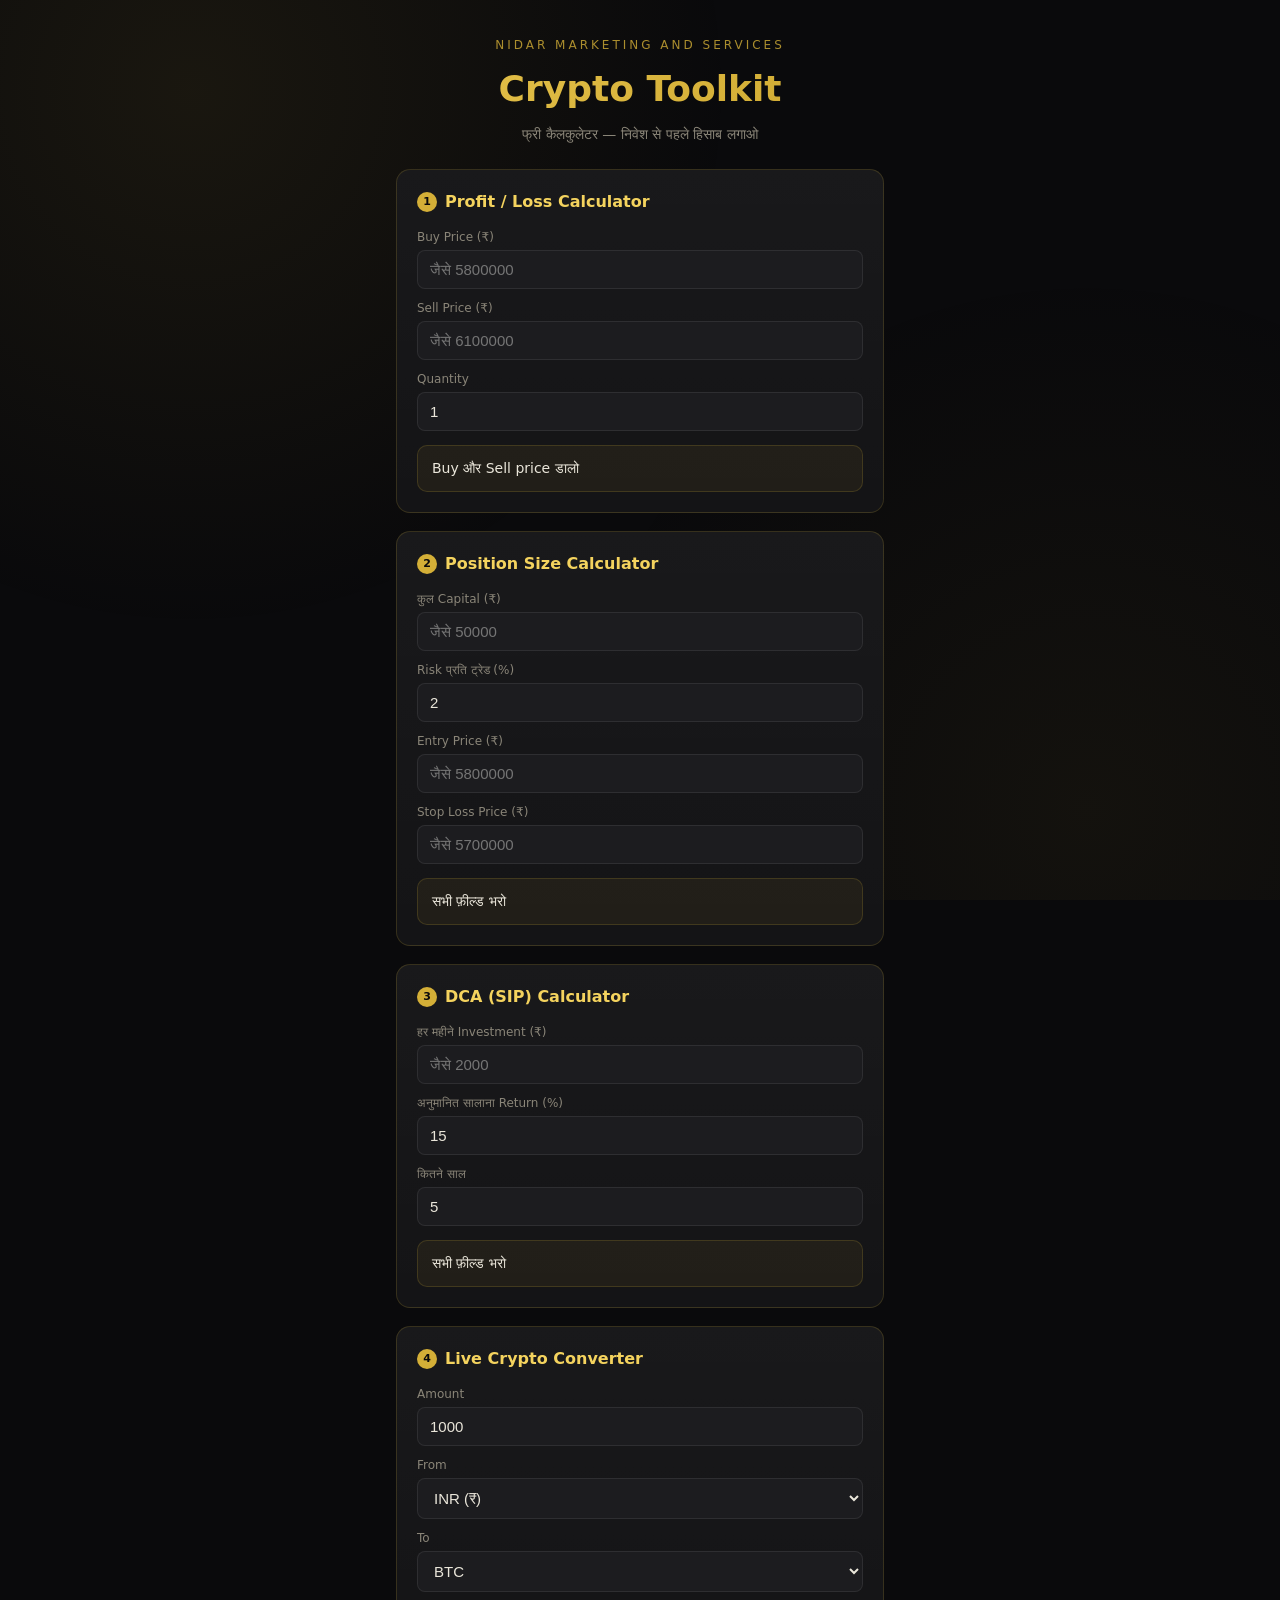
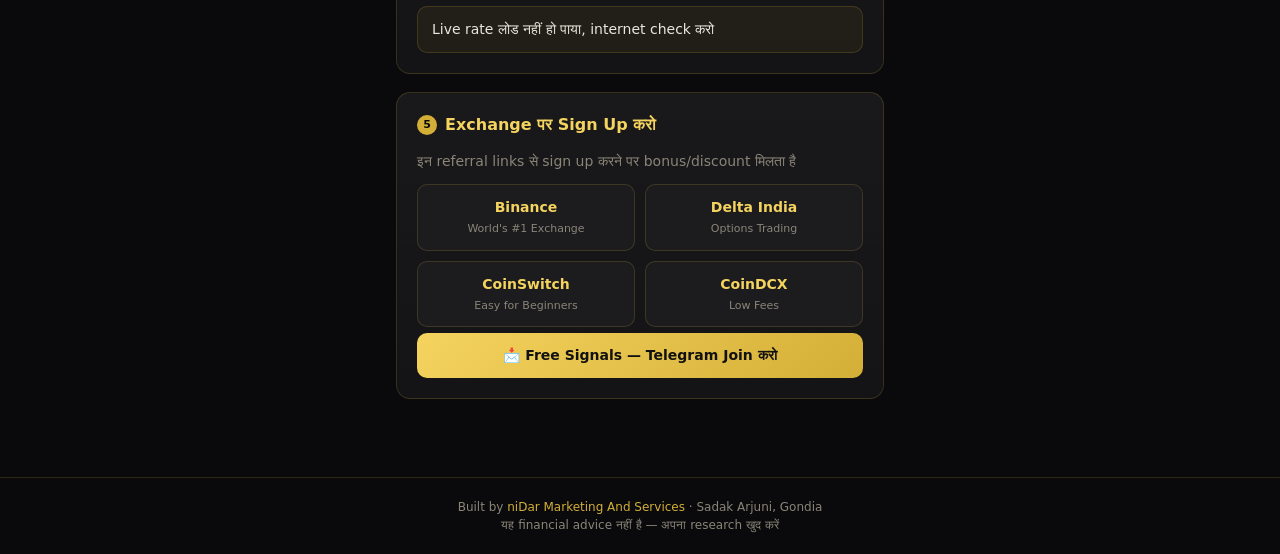
==== index.html @ 78c216d1 "Ganak website v1 - all pages" ====
<!DOCTYPE html>
<html lang="hi">
<head>
<meta charset="UTF-8">
<meta name="viewport" content="width=device-width, initial-scale=1.0">
<title>niDar Crypto Toolkit — फ्री कैलकुलेटर और टूल्स</title>
<meta name="description" content="क्रिप्टो ट्रेडर्स के लिए फ्री टूल्स — Profit/Loss Calculator, Position Size, DCA Calculator, Live Converter — niDar Marketing And Services">
<style>
  :root{
    --bg:#0a0a0c;
    --panel:#141416;
    --panel-border:rgba(212,175,55,0.18);
    --gold:#d4af37;
    --gold-bright:#f4d35e;
    --text:#eae6da;
    --text-dim:#8a8578;
    --green:#3ecf8e;
    --red:#e85d5d;
    --radius:14px;
  }
  *{box-sizing:border-box;margin:0;padding:0;}
  body{
    background:var(--bg);
    color:var(--text);
    font-family:'Segoe UI',system-ui,-apple-system,sans-serif;
    line-height:1.5;
    min-height:100vh;
  }
  body::before{
    content:"";
    position:fixed;inset:0;
    background:
      radial-gradient(circle at 15% 10%, rgba(212,175,55,0.08), transparent 40%),
      radial-gradient(circle at 85% 90%, rgba(212,175,55,0.05), transparent 40%);
    pointer-events:none;z-index:0;
  }
  header{
    text-align:center;
    padding:36px 20px 24px;
    position:relative;z-index:1;
  }
  .brand-eyebrow{
    font-size:12px;letter-spacing:3px;text-transform:uppercase;
    color:var(--gold);opacity:0.8;margin-bottom:8px;
  }
  h1{
    font-size:clamp(24px,6vw,36px);
    background:linear-gradient(135deg,var(--gold-bright),var(--gold) 60%,#a9812c);
    -webkit-background-clip:text;background-clip:text;color:transparent;
    font-weight:700;
  }
  .subtitle{color:var(--text-dim);margin-top:8px;font-size:14px;}
  main{max-width:520px;margin:0 auto;padding:0 16px 60px;position:relative;z-index:1;}

  .card{
    background:linear-gradient(180deg, rgba(255,255,255,0.02), rgba(255,255,255,0));
    background-color:var(--panel);
    border:1px solid var(--panel-border);
    border-radius:var(--radius);
    padding:20px;
    margin-bottom:18px;
    backdrop-filter:blur(6px);
  }
  .card h2{
    font-size:16px;color:var(--gold-bright);
    display:flex;align-items:center;gap:8px;margin-bottom:14px;
  }
  .card h2 .num{
    font-size:11px;color:var(--bg);background:var(--gold);
    width:20px;height:20px;border-radius:50%;
    display:flex;align-items:center;justify-content:center;font-weight:700;
  }
  label{font-size:12px;color:var(--text-dim);display:block;margin-bottom:4px;margin-top:10px;}
  input, select{
    width:100%;padding:10px 12px;
    background:#1c1c1f;border:1px solid rgba(255,255,255,0.08);
    border-radius:8px;color:var(--text);font-size:15px;
  }
  input:focus, select:focus{outline:none;border-color:var(--gold);}
  .result{
    margin-top:14px;padding:12px 14px;
    background:rgba(212,175,55,0.07);
    border:1px solid var(--panel-border);
    border-radius:10px;font-size:14px;
  }
  .result .big{font-size:20px;font-weight:700;margin-top:2px;}
  .pos{color:var(--green);}
  .neg{color:var(--red);}

  /* referral cards */
  .ref-grid{display:grid;grid-template-columns:1fr 1fr;gap:10px;}
  .ref-card{
    background:#1c1c1f;border:1px solid var(--panel-border);
    border-radius:10px;padding:12px;text-align:center;
    text-decoration:none;color:var(--text);
    transition:transform .15s, border-color .15s;
  }
  .ref-card:active{transform:scale(0.97);}
  .ref-card .name{font-weight:700;color:var(--gold-bright);font-size:14px;}
  .ref-card .tag{font-size:11px;color:var(--text-dim);margin-top:3px;}

  footer{
    text-align:center;padding:20px;color:var(--text-dim);font-size:12px;
    border-top:1px solid var(--panel-border);position:relative;z-index:1;
  }
  footer a{color:var(--gold);text-decoration:none;}
  .cta{
    display:block;text-align:center;background:linear-gradient(135deg,var(--gold-bright),var(--gold));
    color:#111;font-weight:700;padding:12px;border-radius:10px;text-decoration:none;
    margin-top:6px;font-size:14px;
  }
</style>
</head>
<body>

<header>
  <div class="brand-eyebrow">niDar Marketing And Services</div>
  <h1>Crypto Toolkit</h1>
  <div class="subtitle">फ्री कैलकुलेटर — निवेश से पहले हिसाब लगाओ</div>
</header>

<main>

  <!-- 1. Profit/Loss Calculator -->
  <div class="card">
    <h2><span class="num">1</span> Profit / Loss Calculator</h2>
    <label>Buy Price (₹)</label>
    <input type="number" id="pl-buy" placeholder="जैसे 5800000" oninput="calcPL()">
    <label>Sell Price (₹)</label>
    <input type="number" id="pl-sell" placeholder="जैसे 6100000" oninput="calcPL()">
    <label>Quantity</label>
    <input type="number" id="pl-qty" placeholder="जैसे 0.01" value="1" oninput="calcPL()">
    <div class="result" id="pl-result">प्राइस डालो, रिज़ल्ट यहाँ दिखेगा</div>
  </div>

  <!-- 2. Position Size Calculator -->
  <div class="card">
    <h2><span class="num">2</span> Position Size Calculator</h2>
    <label>कुल Capital (₹)</label>
    <input type="number" id="ps-capital" placeholder="जैसे 50000" oninput="calcPS()">
    <label>Risk प्रति ट्रेड (%)</label>
    <input type="number" id="ps-risk" placeholder="जैसे 2" value="2" oninput="calcPS()">
    <label>Entry Price (₹)</label>
    <input type="number" id="ps-entry" placeholder="जैसे 5800000" oninput="calcPS()">
    <label>Stop Loss Price (₹)</label>
    <input type="number" id="ps-sl" placeholder="जैसे 5700000" oninput="calcPS()">
    <div class="result" id="ps-result">डिटेल्स डालो, position size दिखेगा</div>
  </div>

  <!-- 3. DCA / SIP Calculator -->
  <div class="card">
    <h2><span class="num">3</span> DCA (SIP) Calculator</h2>
    <label>हर महीने Investment (₹)</label>
    <input type="number" id="dca-amt" placeholder="जैसे 2000" oninput="calcDCA()">
    <label>अनुमानित सालाना Return (%)</label>
    <input type="number" id="dca-rate" placeholder="जैसे 15" value="15" oninput="calcDCA()">
    <label>कितने साल</label>
    <input type="number" id="dca-years" placeholder="जैसे 5" value="5" oninput="calcDCA()">
    <div class="result" id="dca-result">डिटेल्स डालो, future value दिखेगा</div>
  </div>

  <!-- 4. Live Converter -->
  <div class="card">
    <h2><span class="num">4</span> Live Crypto Converter</h2>
    <label>Amount</label>
    <input type="number" id="conv-amt" placeholder="जैसे 1000" value="1000" oninput="calcConv()">
    <label>From</label>
    <select id="conv-from" onchange="calcConv()">
      <option value="inr">INR (₹)</option>
      <option value="bitcoin">BTC</option>
      <option value="ethereum">ETH</option>
      <option value="tether">USDT</option>
    </select>
    <label>To</label>
    <select id="conv-to" onchange="calcConv()">
      <option value="bitcoin">BTC</option>
      <option value="inr">INR (₹)</option>
      <option value="ethereum">ETH</option>
      <option value="tether">USDT</option>
    </select>
    <div class="result" id="conv-result">लोड हो रहा है live rate...</div>
  </div>

  <!-- 5. Exchange Referral -->
  <div class="card">
    <h2><span class="num">5</span> Exchange पर Sign Up करो</h2>
    <div class="subtitle" style="margin-bottom:12px;">इन referral links से sign up करने पर bonus/discount मिलता है</div>
    <div class="ref-grid">
      <a class="ref-card" href="https://accounts.binance.com/register?ref=GRO_28502_2UOCJ" target="_blank" rel="noopener">
        <div class="name">Binance</div>
        <div class="tag">World's #1 Exchange</div>
      </a>
      <a class="ref-card" href="https://www.delta.exchange/?code=DBQGEA" target="_blank" rel="noopener">
        <div class="name">Delta India</div>
        <div class="tag">Options Trading</div>
      </a>
      <a class="ref-card" href="https://coinswitch.co/in/x/MuyP" target="_blank" rel="noopener">
        <div class="name">CoinSwitch</div>
        <div class="tag">Easy for Beginners</div>
      </a>
      <a class="ref-card" href="#" target="_blank" rel="noopener">
        <div class="name">CoinDCX</div>
        <div class="tag">Low Fees</div>
      </a>
    </div>
    <a class="cta" href="https://t.me/GlobalTraderPavan" target="_blank" rel="noopener">📩 Free Signals — Telegram Join करो</a>
  </div>

</main>

<footer>
  Built by <a href="#">niDar Marketing And Services</a> · Sadak Arjuni, Gondia<br>
  यह financial advice नहीं है — अपना research खुद करें
</footer>

<script>
function fmtINR(n){
  if(isNaN(n)) return "—";
  return "₹" + n.toLocaleString('en-IN', {maximumFractionDigits:2});
}

function calcPL(){
  const buy = parseFloat(document.getElementById('pl-buy').value);
  const sell = parseFloat(document.getElementById('pl-sell').value);
  const qty = parseFloat(document.getElementById('pl-qty').value) || 1;
  const el = document.getElementById('pl-result');
  if(isNaN(buy) || isNaN(sell) || buy<=0){ el.innerHTML = "Buy और Sell price डालो"; return; }
  const pl = (sell-buy)*qty;
  const pct = ((sell-buy)/buy*100);
  const cls = pl>=0 ? 'pos' : 'neg';
  el.innerHTML = `Net P/L: <div class="big ${cls}">${pl>=0?'+':''}${fmtINR(pl)} (${pct.toFixed(2)}%)</div>`;
}

function calcPS(){
  const cap = parseFloat(document.getElementById('ps-capital').value);
  const riskPct = parseFloat(document.getElementById('ps-risk').value);
  const entry = parseFloat(document.getElementById('ps-entry').value);
  const sl = parseFloat(document.getElementById('ps-sl').value);
  const el = document.getElementById('ps-result');
  if(isNaN(cap)||isNaN(riskPct)||isNaN(entry)||isNaN(sl)||entry===sl){ el.innerHTML = "सभी फ़ील्ड भरो"; return; }
  const riskAmt = cap*(riskPct/100);
  const perUnitRisk = Math.abs(entry-sl);
  const qty = riskAmt/perUnitRisk;
  const positionValue = qty*entry;
  el.innerHTML = `Risk Amount: ${fmtINR(riskAmt)}<br>Quantity: <div class="big">${qty.toFixed(6)}</div>Position Value: ${fmtINR(positionValue)}`;
}

function calcDCA(){
  const amt = parseFloat(document.getElementById('dca-amt').value);
  const rate = parseFloat(document.getElementById('dca-rate').value);
  const years = parseFloat(document.getElementById('dca-years').value);
  const el = document.getElementById('dca-result');
  if(isNaN(amt)||isNaN(rate)||isNaN(years)){ el.innerHTML = "सभी फ़ील्ड भरो"; return; }
  const n = years*12;
  const i = rate/100/12;
  const fv = amt * ((Math.pow(1+i,n)-1)/i) * (1+i);
  const invested = amt*n;
  const gain = fv-invested;
  el.innerHTML = `कुल Investment: ${fmtINR(invested)}<br>Estimated Value: <div class="big pos">${fmtINR(fv)}</div>Gain: ${fmtINR(gain)}`;
}

let priceCache = null;
async function fetchPrices(){
  try{
    const res = await fetch('https://api.coingecko.com/api/v3/simple/price?ids=bitcoin,ethereum,tether&vs_currencies=inr');
    priceCache = await res.json();
    calcConv();
  }catch(e){
    document.getElementById('conv-result').innerHTML = "Live rate लोड नहीं हो पाया, internet check करो";
  }
}

function calcConv(){
  const amt = parseFloat(document.getElementById('conv-amt').value);
  const from = document.getElementById('conv-from').value;
  const to = document.getElementById('conv-to').value;
  const el = document.getElementById('conv-result');
  if(!priceCache){ el.innerHTML = "Live rate लोड हो रहा है..."; return; }
  if(isNaN(amt)){ el.innerHTML = "Amount डालो"; return; }

  function toINR(coin, val){
    if(coin==='inr') return val;
    return val * priceCache[coin].inr;
  }
  function fromINR(coin, val){
    if(coin==='inr') return val;
    return val / priceCache[coin].inr;
  }
  const inINR = toINR(from, amt);
  const result = fromINR(to, inINR);
  const label = to==='inr' ? fmtINR(result) : result.toFixed(8) + ' ' + to.toUpperCase().replace('TETHER','USDT').replace('BITCOIN','BTC').replace('ETHEREUM','ETH');
  el.innerHTML = `<div class="big">${label}</div>`;
}

fetchPrices();
setInterval(fetchPrices, 60000);
calcPL(); calcPS(); calcDCA();
</script>

</body>
</html>
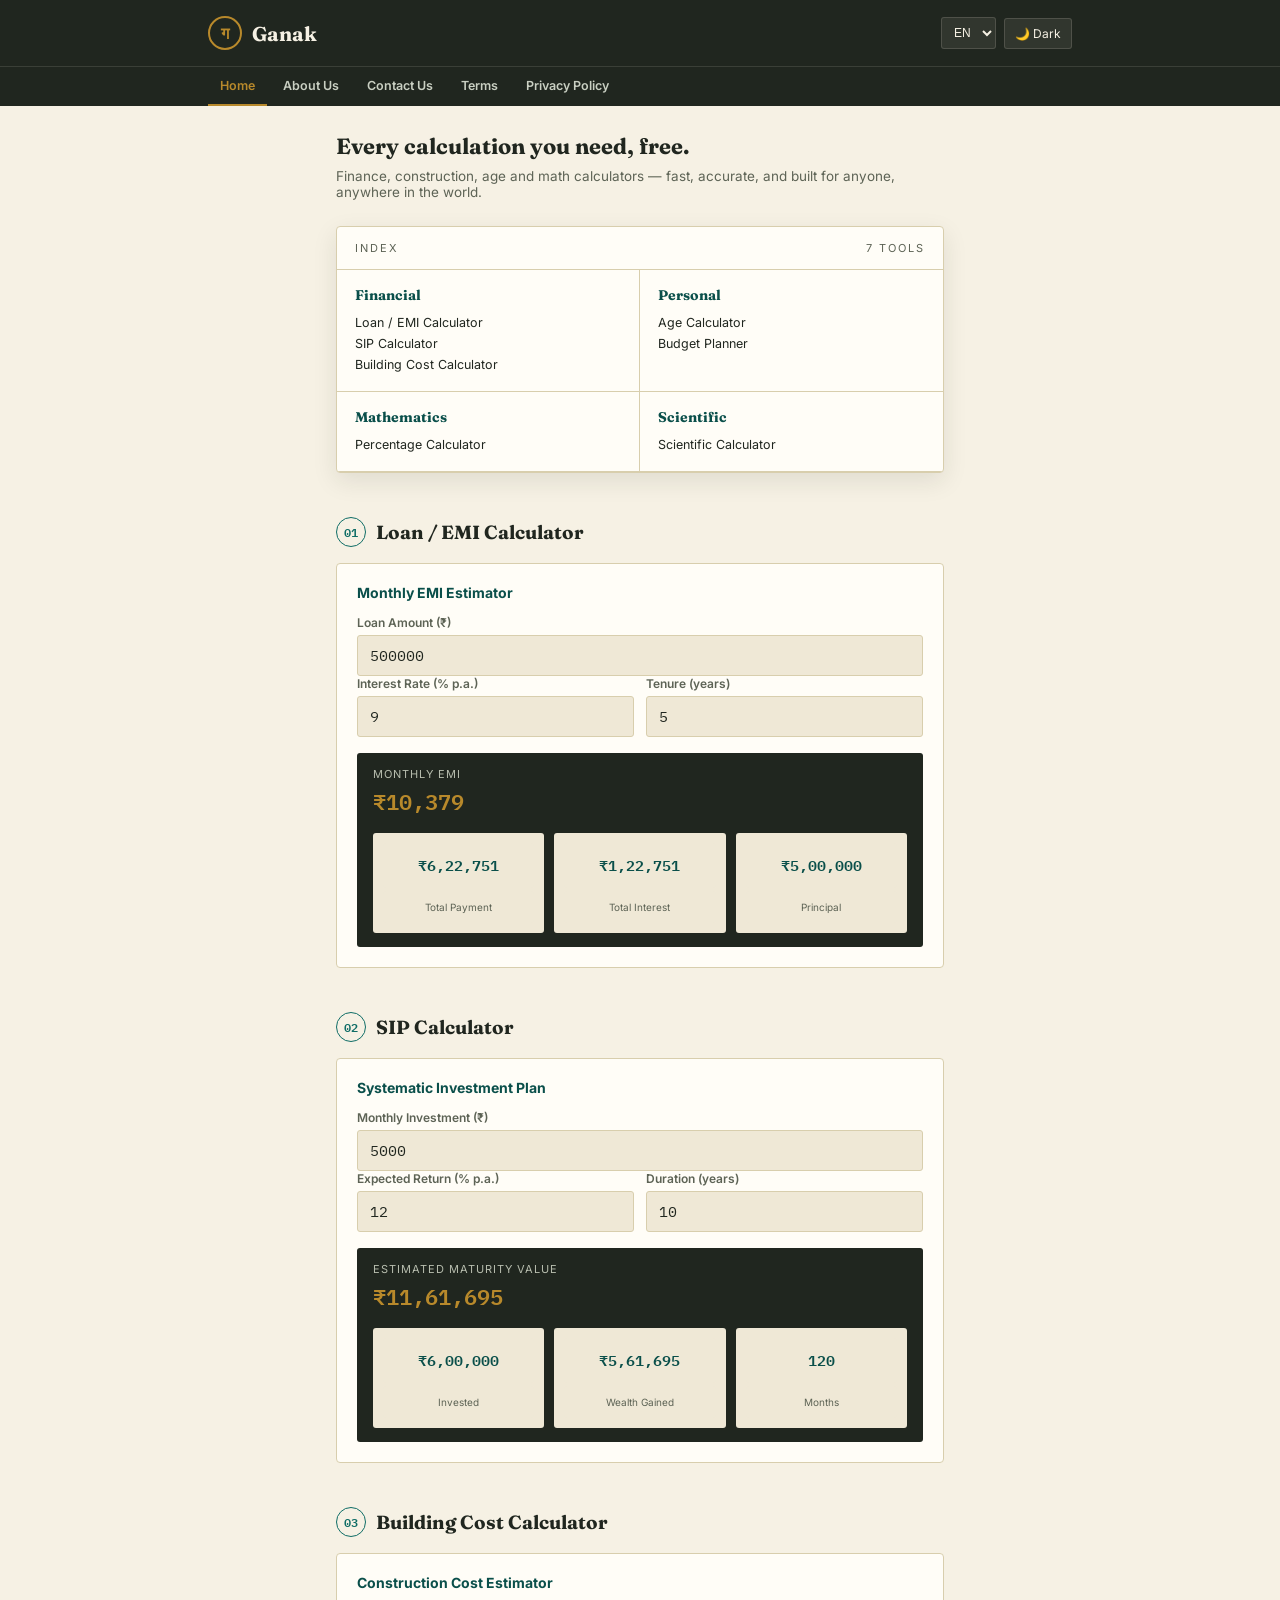
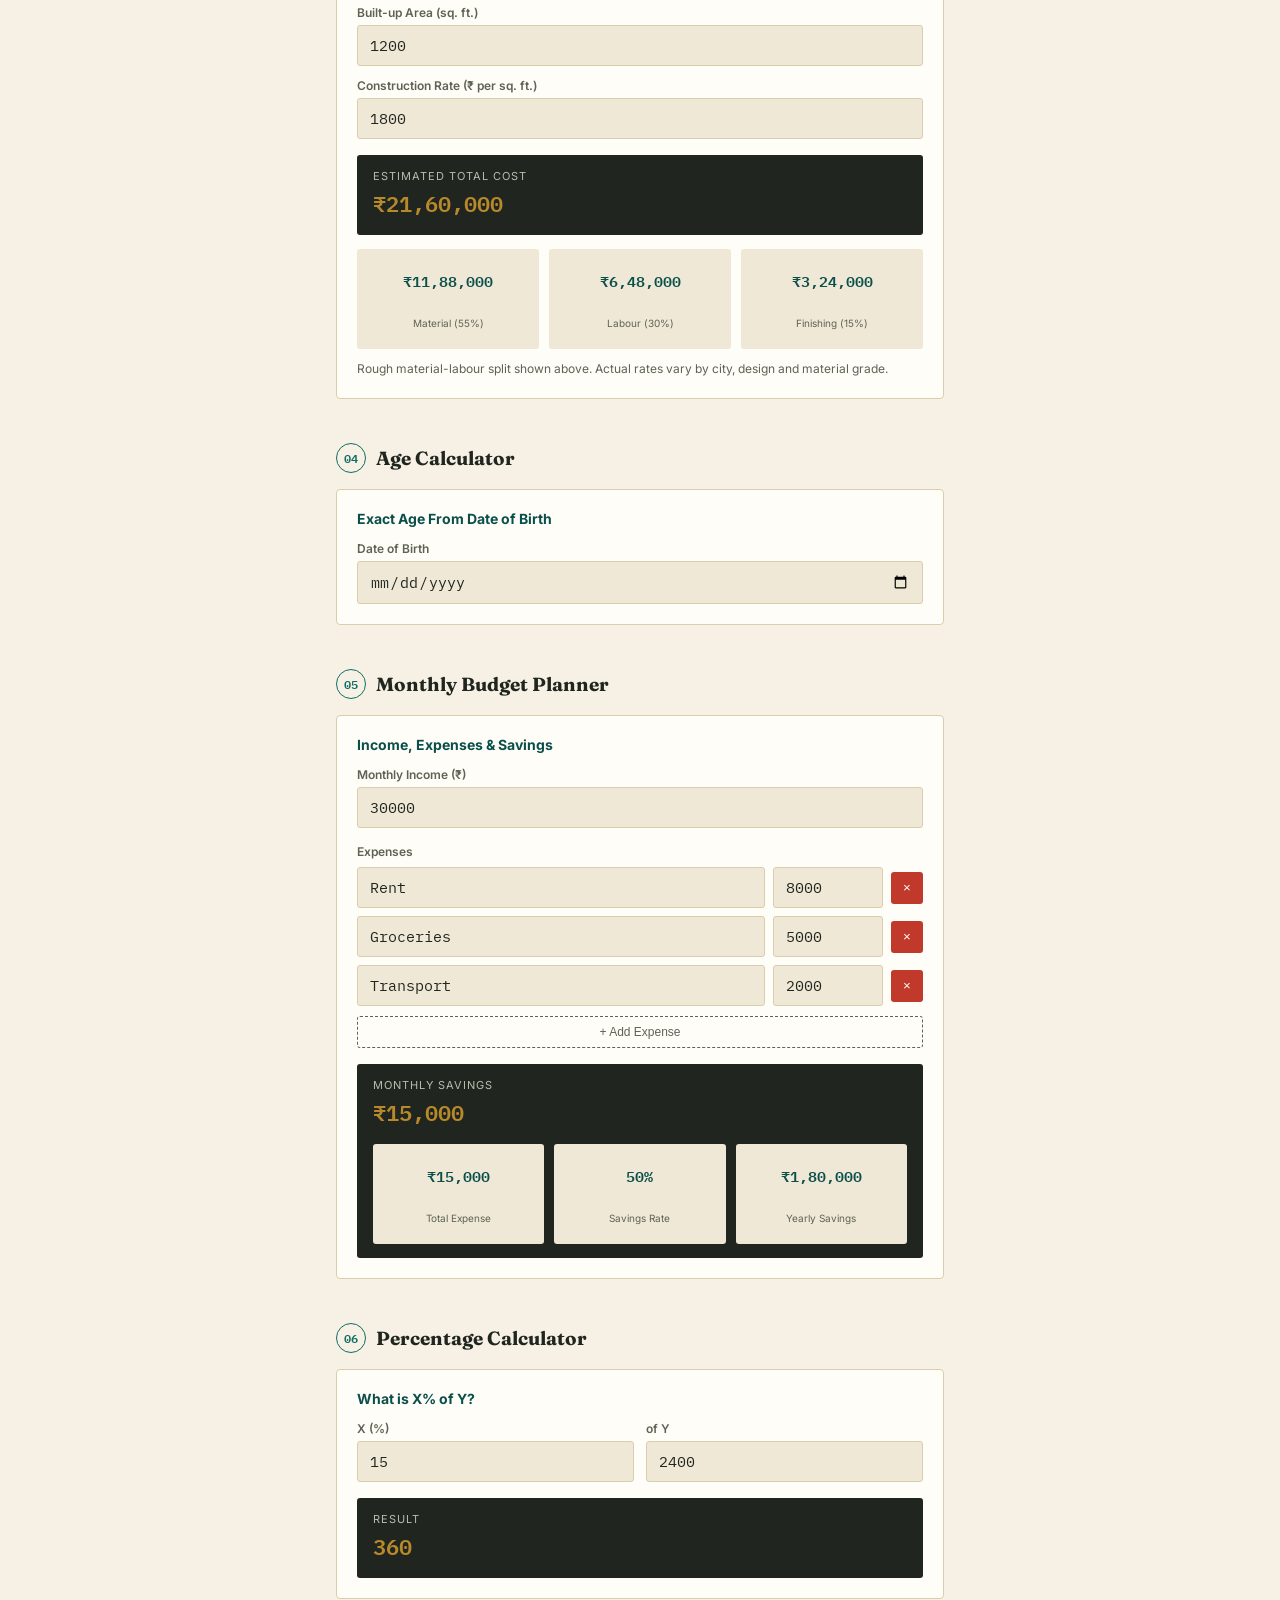
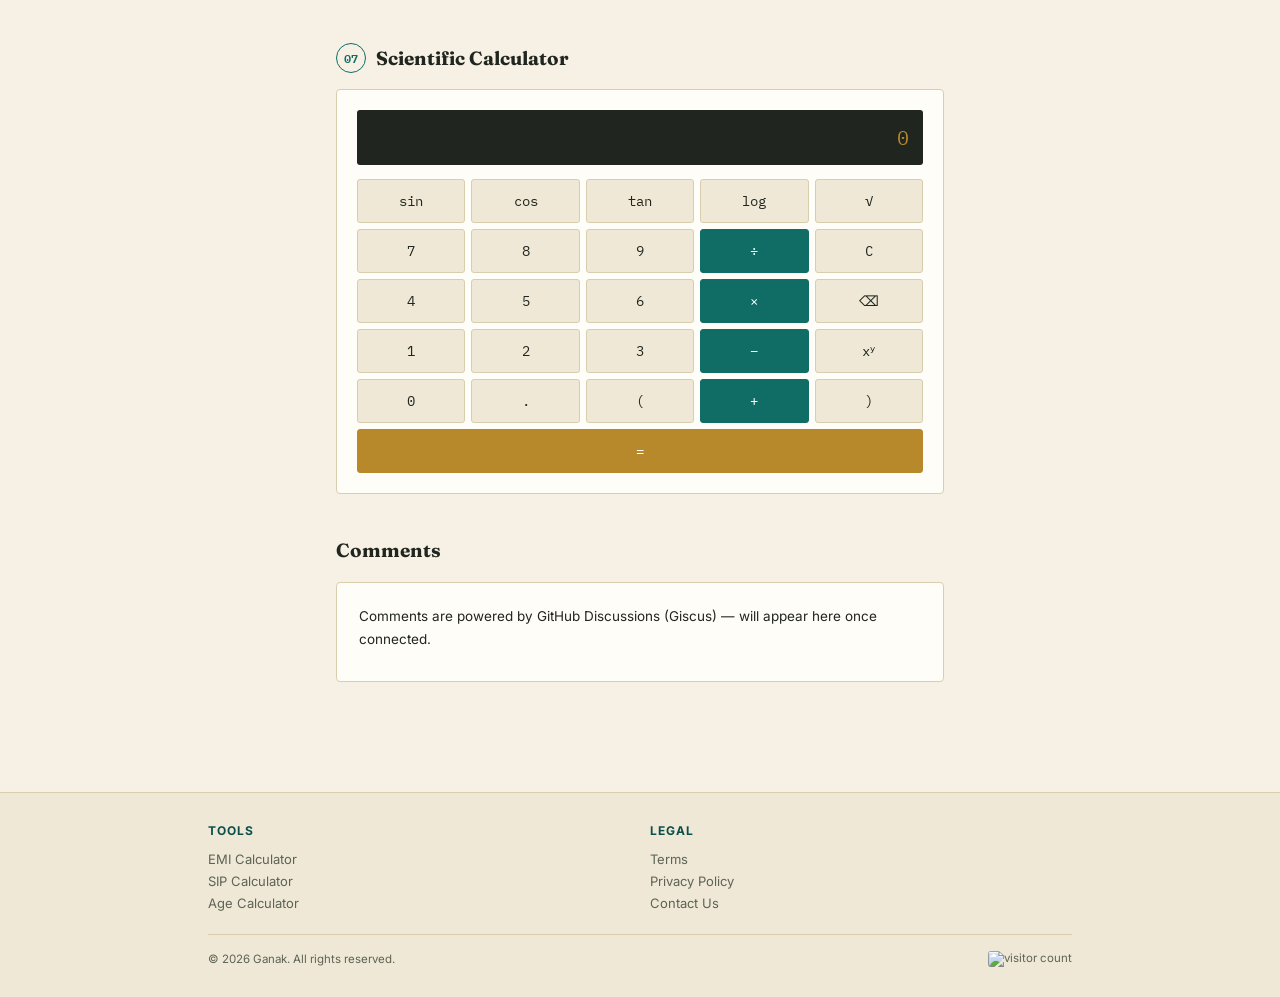
==== commit 271c30dc: "Fix: correct Ganak index.html (was crypto-toolkit file)" ====
--- a/index.html
+++ b/index.html
@@ -1,301 +1,406 @@
 <!DOCTYPE html>
-<html lang="hi">
+<html lang="en">
 <head>
 <meta charset="UTF-8">
 <meta name="viewport" content="width=device-width, initial-scale=1.0">
-<title>niDar Crypto Toolkit — फ्री कैलकुलेटर और टूल्स</title>
-<meta name="description" content="क्रिप्टो ट्रेडर्स के लिए फ्री टूल्स — Profit/Loss Calculator, Position Size, DCA Calculator, Live Converter — niDar Marketing And Services">
+<title>Ganak — Free Online Calculators for Finance, Age, Building Cost & Math</title>
+<meta name="description" content="Free online calculators: EMI calculator, SIP calculator, building construction cost calculator, age calculator, percentage calculator, scientific calculator and monthly budget planner. Fast, accurate, no sign-up.">
+<meta name="keywords" content="calculator, online calculator, EMI calculator, SIP calculator, age calculator, building construction cost calculator, scientific calculator online, percentage calculator, monthly budget planner, free calculator website">
+<link rel="stylesheet" href="style.css">
 <style>
-  :root{
-    --bg:#0a0a0c;
-    --panel:#141416;
-    --panel-border:rgba(212,175,55,0.18);
-    --gold:#d4af37;
-    --gold-bright:#f4d35e;
-    --text:#eae6da;
-    --text-dim:#8a8578;
-    --green:#3ecf8e;
-    --red:#e85d5d;
-    --radius:14px;
+  .calc-card{background:var(--card);border:1px solid var(--line);border-radius:var(--radius);padding:20px;margin-bottom:16px;}
+  .calc-card h4{font-size:14px;color:var(--teal-dark);margin-bottom:14px;font-weight:700;}
+  label{font-size:12px;color:var(--ink-soft);display:block;margin-bottom:5px;margin-top:12px;font-weight:600;}
+  label:first-of-type{margin-top:0;}
+  input[type=number],input[type=date],input[type=text]{
+    width:100%;padding:10px 12px;font-size:15px;background:var(--paper2);
+    border:1px solid var(--line);border-radius:3px;color:var(--ink);font-family:'IBM Plex Mono';
   }
-  *{box-sizing:border-box;margin:0;padding:0;}
-  body{
-    background:var(--bg);
-    color:var(--text);
-    font-family:'Segoe UI',system-ui,-apple-system,sans-serif;
-    line-height:1.5;
-    min-height:100vh;
-  }
-  body::before{
-    content:"";
-    position:fixed;inset:0;
-    background:
-      radial-gradient(circle at 15% 10%, rgba(212,175,55,0.08), transparent 40%),
-      radial-gradient(circle at 85% 90%, rgba(212,175,55,0.05), transparent 40%);
-    pointer-events:none;z-index:0;
-  }
-  header{
-    text-align:center;
-    padding:36px 20px 24px;
-    position:relative;z-index:1;
-  }
-  .brand-eyebrow{
-    font-size:12px;letter-spacing:3px;text-transform:uppercase;
-    color:var(--gold);opacity:0.8;margin-bottom:8px;
-  }
-  h1{
-    font-size:clamp(24px,6vw,36px);
-    background:linear-gradient(135deg,var(--gold-bright),var(--gold) 60%,#a9812c);
-    -webkit-background-clip:text;background-clip:text;color:transparent;
-    font-weight:700;
-  }
-  .subtitle{color:var(--text-dim);margin-top:8px;font-size:14px;}
-  main{max-width:520px;margin:0 auto;padding:0 16px 60px;position:relative;z-index:1;}
-
-  .card{
-    background:linear-gradient(180deg, rgba(255,255,255,0.02), rgba(255,255,255,0));
-    background-color:var(--panel);
-    border:1px solid var(--panel-border);
-    border-radius:var(--radius);
-    padding:20px;
-    margin-bottom:18px;
-    backdrop-filter:blur(6px);
-  }
-  .card h2{
-    font-size:16px;color:var(--gold-bright);
-    display:flex;align-items:center;gap:8px;margin-bottom:14px;
-  }
-  .card h2 .num{
-    font-size:11px;color:var(--bg);background:var(--gold);
-    width:20px;height:20px;border-radius:50%;
-    display:flex;align-items:center;justify-content:center;font-weight:700;
-  }
-  label{font-size:12px;color:var(--text-dim);display:block;margin-bottom:4px;margin-top:10px;}
-  input, select{
-    width:100%;padding:10px 12px;
-    background:#1c1c1f;border:1px solid rgba(255,255,255,0.08);
-    border-radius:8px;color:var(--text);font-size:15px;
-  }
-  input:focus, select:focus{outline:none;border-color:var(--gold);}
-  .result{
-    margin-top:14px;padding:12px 14px;
-    background:rgba(212,175,55,0.07);
-    border:1px solid var(--panel-border);
-    border-radius:10px;font-size:14px;
-  }
-  .result .big{font-size:20px;font-weight:700;margin-top:2px;}
-  .pos{color:var(--green);}
-  .neg{color:var(--red);}
-
-  /* referral cards */
-  .ref-grid{display:grid;grid-template-columns:1fr 1fr;gap:10px;}
-  .ref-card{
-    background:#1c1c1f;border:1px solid var(--panel-border);
-    border-radius:10px;padding:12px;text-align:center;
-    text-decoration:none;color:var(--text);
-    transition:transform .15s, border-color .15s;
-  }
-  .ref-card:active{transform:scale(0.97);}
-  .ref-card .name{font-weight:700;color:var(--gold-bright);font-size:14px;}
-  .ref-card .tag{font-size:11px;color:var(--text-dim);margin-top:3px;}
-
-  footer{
-    text-align:center;padding:20px;color:var(--text-dim);font-size:12px;
-    border-top:1px solid var(--panel-border);position:relative;z-index:1;
-  }
-  footer a{color:var(--gold);text-decoration:none;}
-  .cta{
-    display:block;text-align:center;background:linear-gradient(135deg,var(--gold-bright),var(--gold));
-    color:#111;font-weight:700;padding:12px;border-radius:10px;text-decoration:none;
-    margin-top:6px;font-size:14px;
-  }
+  input:focus{outline:none;border-color:var(--teal);}
+  .row2{display:grid;grid-template-columns:1fr 1fr;gap:12px;}
+  .result-strip{margin-top:16px;padding:14px 16px;background:var(--ink);color:var(--paper);border-radius:3px;font-size:13px;}
+  .result-strip .label{color:#b7bdae;font-size:11px;text-transform:uppercase;letter-spacing:1px;}
+  .result-strip .val{font-family:'IBM Plex Mono';font-size:22px;color:var(--gold);font-weight:600;margin-top:2px;}
+  .result-grid{display:grid;grid-template-columns:1fr 1fr 1fr;gap:10px;margin-top:14px;}
+  .result-grid div{background:var(--paper2);border-radius:3px;padding:10px;text-align:center;}
+  .result-grid .n{font-family:'IBM Plex Mono';font-weight:600;font-size:15px;color:var(--teal-dark);}
+  .result-grid .l{font-size:10px;color:var(--ink-soft);margin-top:3px;}
+  .keypad{display:grid;grid-template-columns:repeat(5,1fr);gap:6px;margin-top:14px;}
+  .keypad button{padding:12px 0;background:var(--paper2);border:1px solid var(--line);border-radius:3px;font-family:'IBM Plex Mono';font-size:14px;color:var(--ink);cursor:pointer;}
+  .keypad button.op{background:var(--teal);color:#fff;border-color:var(--teal);}
+  .keypad button.eq{background:var(--gold);color:#fff;border-color:var(--gold);}
+  .sci-display{width:100%;padding:14px;font-size:20px;text-align:right;background:var(--ink);color:var(--gold);border-radius:3px;font-family:'IBM Plex Mono';margin-bottom:10px;min-height:52px;word-break:break-all;}
+  .expense-row{display:flex;gap:8px;margin-top:8px;align-items:center;}
+  .expense-row input{flex:1;}
+  .expense-row button{background:#c0392b;color:#fff;border:none;width:32px;height:32px;border-radius:3px;cursor:pointer;flex-shrink:0;}
+  .add-row-btn{margin-top:10px;background:none;border:1px dashed var(--ink-soft);color:var(--ink-soft);padding:8px;width:100%;border-radius:3px;font-size:12px;cursor:pointer;}
+  .info-note{font-size:12px;color:var(--ink-soft);margin-top:10px;line-height:1.6;}
+  .sec-label{display:flex;align-items:center;gap:10px;margin-bottom:16px;margin-top:44px;}
+  .sec-label .stamp{width:30px;height:30px;border:1.5px solid var(--teal);border-radius:50%;display:flex;align-items:center;justify-content:center;color:var(--teal);font-family:'IBM Plex Mono';font-weight:600;font-size:12px;flex-shrink:0;}
+  .sec-label h2{font-size:19px;color:var(--ink);}
+  .toc{background:var(--card);border:1px solid var(--line);margin-top:16px;border-radius:var(--radius);box-shadow:0 8px 24px rgba(32,38,31,0.10);overflow:hidden;}
+  .toc-head{padding:14px 18px;border-bottom:1px solid var(--line);font-size:11px;letter-spacing:2px;text-transform:uppercase;color:var(--ink-soft);display:flex;justify-content:space-between;}
+  .toc-grid{display:grid;grid-template-columns:1fr 1fr;}
+  .toc-cat{padding:16px 18px;border-right:1px solid var(--line);border-bottom:1px solid var(--line);}
+  .toc-cat:nth-child(2n){border-right:none;}
+  .toc-cat h3{font-size:14px;color:var(--teal-dark);margin-bottom:8px;}
+  .toc-cat a{display:block;font-size:12.5px;color:var(--ink);text-decoration:none;padding:3px 0;}
 </style>
 </head>
 <body>
 
-<header>
-  <div class="brand-eyebrow">niDar Marketing And Services</div>
-  <h1>Crypto Toolkit</h1>
-  <div class="subtitle">फ्री कैलकुलेटर — निवेश से पहले हिसाब लगाओ</div>
+<header class="site-header">
+  <div class="header-top">
+    <a href="index.html" class="brand-row">
+      <div class="brand-mark">ग</div>
+      <h1>Ganak</h1>
+    </a>
+    <div class="header-controls">
+      <select id="lang-select" onchange="onLangChange()">
+        <option value="en">EN</option>
+        <option value="hi">हिं</option>
+        <option value="mr">मरा</option>
+      </select>
+      <button class="icon-btn" id="theme-btn" onclick="toggleTheme()">🌙 Dark</button>
+    </div>
+  </div>
+  <nav class="main-nav">
+    <div class="inner">
+      <a href="index.html" class="active" data-i18n="nav_home">Home</a>
+      <a href="about.html" data-i18n="nav_about">About Us</a>
+      <a href="contact.html" data-i18n="nav_contact">Contact Us</a>
+      <a href="terms.html" data-i18n="nav_terms">Terms</a>
+      <a href="privacy.html" data-i18n="nav_privacy">Privacy Policy</a>
+    </div>
+  </nav>
 </header>
 
 <main>
-
-  <!-- 1. Profit/Loss Calculator -->
-  <div class="card">
-    <h2><span class="num">1</span> Profit / Loss Calculator</h2>
-    <label>Buy Price (₹)</label>
-    <input type="number" id="pl-buy" placeholder="जैसे 5800000" oninput="calcPL()">
-    <label>Sell Price (₹)</label>
-    <input type="number" id="pl-sell" placeholder="जैसे 6100000" oninput="calcPL()">
-    <label>Quantity</label>
-    <input type="number" id="pl-qty" placeholder="जैसे 0.01" value="1" oninput="calcPL()">
-    <div class="result" id="pl-result">प्राइस डालो, रिज़ल्ट यहाँ दिखेगा</div>
+  <div class="page-hero">
+    <h2>Every calculation you need, free.</h2>
+    <p>Finance, construction, age and math calculators — fast, accurate, and built for anyone, anywhere in the world.</p>
   </div>
 
-  <!-- 2. Position Size Calculator -->
-  <div class="card">
-    <h2><span class="num">2</span> Position Size Calculator</h2>
-    <label>कुल Capital (₹)</label>
-    <input type="number" id="ps-capital" placeholder="जैसे 50000" oninput="calcPS()">
-    <label>Risk प्रति ट्रेड (%)</label>
-    <input type="number" id="ps-risk" placeholder="जैसे 2" value="2" oninput="calcPS()">
-    <label>Entry Price (₹)</label>
-    <input type="number" id="ps-entry" placeholder="जैसे 5800000" oninput="calcPS()">
-    <label>Stop Loss Price (₹)</label>
-    <input type="number" id="ps-sl" placeholder="जैसे 5700000" oninput="calcPS()">
-    <div class="result" id="ps-result">डिटेल्स डालो, position size दिखेगा</div>
+  <div class="toc">
+    <div class="toc-head"><span>Index</span><span>7 tools</span></div>
+    <div class="toc-grid">
+      <div class="toc-cat">
+        <h3>Financial</h3>
+        <a href="#emi">Loan / EMI Calculator</a>
+        <a href="#sip">SIP Calculator</a>
+        <a href="#building">Building Cost Calculator</a>
+      </div>
+      <div class="toc-cat">
+        <h3>Personal</h3>
+        <a href="#age">Age Calculator</a>
+        <a href="#budget">Budget Planner</a>
+      </div>
+      <div class="toc-cat">
+        <h3>Mathematics</h3>
+        <a href="#percent">Percentage Calculator</a>
+      </div>
+      <div class="toc-cat">
+        <h3>Scientific</h3>
+        <a href="#sci">Scientific Calculator</a>
+      </div>
+    </div>
   </div>
 
-  <!-- 3. DCA / SIP Calculator -->
-  <div class="card">
-    <h2><span class="num">3</span> DCA (SIP) Calculator</h2>
-    <label>हर महीने Investment (₹)</label>
-    <input type="number" id="dca-amt" placeholder="जैसे 2000" oninput="calcDCA()">
-    <label>अनुमानित सालाना Return (%)</label>
-    <input type="number" id="dca-rate" placeholder="जैसे 15" value="15" oninput="calcDCA()">
-    <label>कितने साल</label>
-    <input type="number" id="dca-years" placeholder="जैसे 5" value="5" oninput="calcDCA()">
-    <div class="result" id="dca-result">डिटेल्स डालो, future value दिखेगा</div>
+  <section id="emi">
+    <div class="sec-label"><div class="stamp">01</div><h2>Loan / EMI Calculator</h2></div>
+    <div class="calc-card">
+      <h4>Monthly EMI Estimator</h4>
+      <label>Loan Amount (₹)</label>
+      <input type="number" id="emi-amt" value="500000" oninput="calcEMI()">
+      <div class="row2">
+        <div><label>Interest Rate (% p.a.)</label><input type="number" id="emi-rate" value="9" step="0.1" oninput="calcEMI()"></div>
+        <div><label>Tenure (years)</label><input type="number" id="emi-years" value="5" oninput="calcEMI()"></div>
+      </div>
+      <div class="result-strip">
+        <div class="label">Monthly EMI</div>
+        <div class="val" id="emi-val">—</div>
+        <div class="result-grid">
+          <div><div class="n" id="emi-total">—</div><div class="l">Total Payment</div></div>
+          <div><div class="n" id="emi-interest">—</div><div class="l">Total Interest</div></div>
+          <div><div class="n" id="emi-principal">—</div><div class="l">Principal</div></div>
+        </div>
+      </div>
+    </div>
+  </section>
+
+  <section id="sip">
+    <div class="sec-label"><div class="stamp">02</div><h2>SIP Calculator</h2></div>
+    <div class="calc-card">
+      <h4>Systematic Investment Plan</h4>
+      <label>Monthly Investment (₹)</label>
+      <input type="number" id="sip-amt" value="5000" oninput="calcSIP()">
+      <div class="row2">
+        <div><label>Expected Return (% p.a.)</label><input type="number" id="sip-rate" value="12" step="0.1" oninput="calcSIP()"></div>
+        <div><label>Duration (years)</label><input type="number" id="sip-years" value="10" oninput="calcSIP()"></div>
+      </div>
+      <div class="result-strip">
+        <div class="label">Estimated Maturity Value</div>
+        <div class="val" id="sip-val">—</div>
+        <div class="result-grid">
+          <div><div class="n" id="sip-invested">—</div><div class="l">Invested</div></div>
+          <div><div class="n" id="sip-gain">—</div><div class="l">Wealth Gained</div></div>
+          <div><div class="n" id="sip-months">—</div><div class="l">Months</div></div>
+        </div>
+      </div>
+    </div>
+  </section>
+
+  <section id="building">
+    <div class="sec-label"><div class="stamp">03</div><h2>Building Cost Calculator</h2></div>
+    <div class="calc-card">
+      <h4>Construction Cost Estimator</h4>
+      <label>Built-up Area (sq. ft.)</label>
+      <input type="number" id="bld-area" value="1200" oninput="calcBuilding()">
+      <label>Construction Rate (₹ per sq. ft.)</label>
+      <input type="number" id="bld-rate" value="1800" oninput="calcBuilding()">
+      <div class="result-strip">
+        <div class="label">Estimated Total Cost</div>
+        <div class="val" id="bld-val">—</div>
+      </div>
+      <div class="result-grid" id="bld-breakdown"></div>
+      <p class="info-note">Rough material-labour split shown above. Actual rates vary by city, design and material grade.</p>
+    </div>
+  </section>
+
+  <section id="age">
+    <div class="sec-label"><div class="stamp">04</div><h2>Age Calculator</h2></div>
+    <div class="calc-card">
+      <h4>Exact Age From Date of Birth</h4>
+      <label>Date of Birth</label>
+      <input type="date" id="age-dob" oninput="calcAge()">
+      <div class="result-strip" id="age-strip" style="display:none;">
+        <div class="label">Your Age</div>
+        <div class="val" id="age-val">—</div>
+        <div class="result-grid">
+          <div><div class="n" id="age-days">—</div><div class="l">Total Days</div></div>
+          <div><div class="n" id="age-months">—</div><div class="l">Total Months</div></div>
+          <div><div class="n" id="age-nextbday">—</div><div class="l">Days to Next Bday</div></div>
+        </div>
+      </div>
+    </div>
+  </section>
+
+  <section id="budget">
+    <div class="sec-label"><div class="stamp">05</div><h2>Monthly Budget Planner</h2></div>
+    <div class="calc-card">
+      <h4>Income, Expenses & Savings</h4>
+      <label>Monthly Income (₹)</label>
+      <input type="number" id="bud-income" value="30000" oninput="calcBudget()">
+      <label style="margin-top:16px;">Expenses</label>
+      <div id="expense-list"></div>
+      <button class="add-row-btn" onclick="addExpenseRow()">+ Add Expense</button>
+      <div class="result-strip">
+        <div class="label">Monthly Savings</div>
+        <div class="val" id="bud-val">—</div>
+        <div class="result-grid">
+          <div><div class="n" id="bud-expense-total">—</div><div class="l">Total Expense</div></div>
+          <div><div class="n" id="bud-save-pct">—</div><div class="l">Savings Rate</div></div>
+          <div><div class="n" id="bud-yearly">—</div><div class="l">Yearly Savings</div></div>
+        </div>
+      </div>
+    </div>
+  </section>
+
+  <section id="percent">
+    <div class="sec-label"><div class="stamp">06</div><h2>Percentage Calculator</h2></div>
+    <div class="calc-card">
+      <h4>What is X% of Y?</h4>
+      <div class="row2">
+        <div><label>X (%)</label><input type="number" id="pc-x" value="15" oninput="calcPercent()"></div>
+        <div><label>of Y</label><input type="number" id="pc-y" value="2400" oninput="calcPercent()"></div>
+      </div>
+      <div class="result-strip">
+        <div class="label">Result</div>
+        <div class="val" id="pc-val">—</div>
+      </div>
+    </div>
+  </section>
+
+  <section id="sci">
+    <div class="sec-label"><div class="stamp">07</div><h2>Scientific Calculator</h2></div>
+    <div class="calc-card">
+      <div class="sci-display" id="sci-display">0</div>
+      <div class="keypad">
+        <button onclick="sciFn('sin(')">sin</button>
+        <button onclick="sciFn('cos(')">cos</button>
+        <button onclick="sciFn('tan(')">tan</button>
+        <button onclick="sciFn('log(')">log</button>
+        <button onclick="sciFn('sqrt(')">√</button>
+        <button onclick="sciInput('7')">7</button>
+        <button onclick="sciInput('8')">8</button>
+        <button onclick="sciInput('9')">9</button>
+        <button class="op" onclick="sciInput('/')">÷</button>
+        <button onclick="sciClear()">C</button>
+        <button onclick="sciInput('4')">4</button>
+        <button onclick="sciInput('5')">5</button>
+        <button onclick="sciInput('6')">6</button>
+        <button class="op" onclick="sciInput('*')">×</button>
+        <button onclick="sciBack()">⌫</button>
+        <button onclick="sciInput('1')">1</button>
+        <button onclick="sciInput('2')">2</button>
+        <button onclick="sciInput('3')">3</button>
+        <button class="op" onclick="sciInput('-')">−</button>
+        <button onclick="sciFn('^')">xʸ</button>
+        <button onclick="sciInput('0')">0</button>
+        <button onclick="sciInput('.')">.</button>
+        <button onclick="sciInput('(')">(</button>
+        <button class="op" onclick="sciInput('+')">+</button>
+        <button onclick="sciInput(')')">)</button>
+        <button class="eq" onclick="sciEval()" style="grid-column:span 5;">=</button>
+      </div>
+    </div>
+  </section>
+
+  <div id="comments-section">
+    <div class="sec-label"><h2>Comments</h2></div>
+    <div class="content-card">
+      <p>Comments are powered by GitHub Discussions (Giscus) — will appear here once connected.</p>
+    </div>
   </div>
-
-  <!-- 4. Live Converter -->
-  <div class="card">
-    <h2><span class="num">4</span> Live Crypto Converter</h2>
-    <label>Amount</label>
-    <input type="number" id="conv-amt" placeholder="जैसे 1000" value="1000" oninput="calcConv()">
-    <label>From</label>
-    <select id="conv-from" onchange="calcConv()">
-      <option value="inr">INR (₹)</option>
-      <option value="bitcoin">BTC</option>
-      <option value="ethereum">ETH</option>
-      <option value="tether">USDT</option>
-    </select>
-    <label>To</label>
-    <select id="conv-to" onchange="calcConv()">
-      <option value="bitcoin">BTC</option>
-      <option value="inr">INR (₹)</option>
-      <option value="ethereum">ETH</option>
-      <option value="tether">USDT</option>
-    </select>
-    <div class="result" id="conv-result">लोड हो रहा है live rate...</div>
+</main>
+
+<footer class="site-footer">
+  <div class="footer-inner">
+    <div class="footer-grid">
+      <div class="footer-col">
+        <h4 data-i18n="footer_tools">Tools</h4>
+        <a href="#emi">EMI Calculator</a>
+        <a href="#sip">SIP Calculator</a>
+        <a href="#age">Age Calculator</a>
+      </div>
+      <div class="footer-col">
+        <h4 data-i18n="footer_legal">Legal</h4>
+        <a href="terms.html" data-i18n="nav_terms">Terms</a>
+        <a href="privacy.html" data-i18n="nav_privacy">Privacy Policy</a>
+        <a href="contact.html" data-i18n="nav_contact">Contact Us</a>
+      </div>
+    </div>
+    <div class="footer-bottom">
+      <span>© 2026 Ganak. All rights reserved.</span>
+      <span class="visitor-badge"><img src="https://hits.sh/pavankumar-madavi-dev.github.io/ganak.svg?label=visits" alt="visitor count"></span>
+    </div>
   </div>
-
-  <!-- 5. Exchange Referral -->
-  <div class="card">
-    <h2><span class="num">5</span> Exchange पर Sign Up करो</h2>
-    <div class="subtitle" style="margin-bottom:12px;">इन referral links से sign up करने पर bonus/discount मिलता है</div>
-    <div class="ref-grid">
-      <a class="ref-card" href="https://accounts.binance.com/register?ref=GRO_28502_2UOCJ" target="_blank" rel="noopener">
-        <div class="name">Binance</div>
-        <div class="tag">World's #1 Exchange</div>
-      </a>
-      <a class="ref-card" href="https://www.delta.exchange/?code=DBQGEA" target="_blank" rel="noopener">
-        <div class="name">Delta India</div>
-        <div class="tag">Options Trading</div>
-      </a>
-      <a class="ref-card" href="https://coinswitch.co/in/x/MuyP" target="_blank" rel="noopener">
-        <div class="name">CoinSwitch</div>
-        <div class="tag">Easy for Beginners</div>
-      </a>
-      <a class="ref-card" href="#" target="_blank" rel="noopener">
-        <div class="name">CoinDCX</div>
-        <div class="tag">Low Fees</div>
-      </a>
-    </div>
-    <a class="cta" href="https://t.me/GlobalTraderPavan" target="_blank" rel="noopener">📩 Free Signals — Telegram Join करो</a>
-  </div>
-
-</main>
-
-<footer>
-  Built by <a href="#">niDar Marketing And Services</a> · Sadak Arjuni, Gondia<br>
-  यह financial advice नहीं है — अपना research खुद करें
 </footer>
 
+<script src="common.js"></script>
 <script>
-function fmtINR(n){
-  if(isNaN(n)) return "—";
-  return "₹" + n.toLocaleString('en-IN', {maximumFractionDigits:2});
-}
-
-function calcPL(){
-  const buy = parseFloat(document.getElementById('pl-buy').value);
-  const sell = parseFloat(document.getElementById('pl-sell').value);
-  const qty = parseFloat(document.getElementById('pl-qty').value) || 1;
-  const el = document.getElementById('pl-result');
-  if(isNaN(buy) || isNaN(sell) || buy<=0){ el.innerHTML = "Buy और Sell price डालो"; return; }
-  const pl = (sell-buy)*qty;
-  const pct = ((sell-buy)/buy*100);
-  const cls = pl>=0 ? 'pos' : 'neg';
-  el.innerHTML = `Net P/L: <div class="big ${cls}">${pl>=0?'+':''}${fmtINR(pl)} (${pct.toFixed(2)}%)</div>`;
-}
-
-function calcPS(){
-  const cap = parseFloat(document.getElementById('ps-capital').value);
-  const riskPct = parseFloat(document.getElementById('ps-risk').value);
-  const entry = parseFloat(document.getElementById('ps-entry').value);
-  const sl = parseFloat(document.getElementById('ps-sl').value);
-  const el = document.getElementById('ps-result');
-  if(isNaN(cap)||isNaN(riskPct)||isNaN(entry)||isNaN(sl)||entry===sl){ el.innerHTML = "सभी फ़ील्ड भरो"; return; }
-  const riskAmt = cap*(riskPct/100);
-  const perUnitRisk = Math.abs(entry-sl);
-  const qty = riskAmt/perUnitRisk;
-  const positionValue = qty*entry;
-  el.innerHTML = `Risk Amount: ${fmtINR(riskAmt)}<br>Quantity: <div class="big">${qty.toFixed(6)}</div>Position Value: ${fmtINR(positionValue)}`;
-}
-
-function calcDCA(){
-  const amt = parseFloat(document.getElementById('dca-amt').value);
-  const rate = parseFloat(document.getElementById('dca-rate').value);
-  const years = parseFloat(document.getElementById('dca-years').value);
-  const el = document.getElementById('dca-result');
-  if(isNaN(amt)||isNaN(rate)||isNaN(years)){ el.innerHTML = "सभी फ़ील्ड भरो"; return; }
-  const n = years*12;
-  const i = rate/100/12;
+function fmtINR(n){ if(isNaN(n)) return "—"; return "₹" + n.toLocaleString('en-IN', {maximumFractionDigits:0}); }
+
+function calcEMI(){
+  const P = parseFloat(document.getElementById('emi-amt').value);
+  const annualRate = parseFloat(document.getElementById('emi-rate').value);
+  const years = parseFloat(document.getElementById('emi-years').value);
+  if(isNaN(P)||isNaN(annualRate)||isNaN(years)||years<=0) return;
+  const r = annualRate/12/100; const n = years*12;
+  const emi = r===0 ? P/n : (P*r*Math.pow(1+r,n))/(Math.pow(1+r,n)-1);
+  const total = emi*n; const interest = total-P;
+  document.getElementById('emi-val').textContent = fmtINR(emi);
+  document.getElementById('emi-total').textContent = fmtINR(total);
+  document.getElementById('emi-interest').textContent = fmtINR(interest);
+  document.getElementById('emi-principal').textContent = fmtINR(P);
+}
+
+function calcSIP(){
+  const amt = parseFloat(document.getElementById('sip-amt').value);
+  const annualRate = parseFloat(document.getElementById('sip-rate').value);
+  const years = parseFloat(document.getElementById('sip-years').value);
+  if(isNaN(amt)||isNaN(annualRate)||isNaN(years)) return;
+  const i = annualRate/12/100; const n = years*12;
   const fv = amt * ((Math.pow(1+i,n)-1)/i) * (1+i);
   const invested = amt*n;
-  const gain = fv-invested;
-  el.innerHTML = `कुल Investment: ${fmtINR(invested)}<br>Estimated Value: <div class="big pos">${fmtINR(fv)}</div>Gain: ${fmtINR(gain)}`;
-}
-
-let priceCache = null;
-async function fetchPrices(){
+  document.getElementById('sip-val').textContent = fmtINR(fv);
+  document.getElementById('sip-invested').textContent = fmtINR(invested);
+  document.getElementById('sip-gain').textContent = fmtINR(fv-invested);
+  document.getElementById('sip-months').textContent = n;
+}
+
+function calcBuilding(){
+  const area = parseFloat(document.getElementById('bld-area').value);
+  const rate = parseFloat(document.getElementById('bld-rate').value);
+  if(isNaN(area)||isNaN(rate)) return;
+  const total = area*rate;
+  document.getElementById('bld-val').textContent = fmtINR(total);
+  const material = total*0.55, labour = total*0.30, finishing = total*0.15;
+  document.getElementById('bld-breakdown').innerHTML = `
+    <div><div class="n">${fmtINR(material)}</div><div class="l">Material (55%)</div></div>
+    <div><div class="n">${fmtINR(labour)}</div><div class="l">Labour (30%)</div></div>
+    <div><div class="n">${fmtINR(finishing)}</div><div class="l">Finishing (15%)</div></div>`;
+}
+
+function calcAge(){
+  const val = document.getElementById('age-dob').value;
+  if(!val) return;
+  const dob = new Date(val); const now = new Date();
+  if(dob > now) return;
+  let years = now.getFullYear()-dob.getFullYear();
+  let months = now.getMonth()-dob.getMonth();
+  let days = now.getDate()-dob.getDate();
+  if(days<0){ months--; days += new Date(now.getFullYear(), now.getMonth(), 0).getDate(); }
+  if(months<0){ years--; months+=12; }
+  const totalDays = Math.floor((now-dob)/(1000*60*60*24));
+  const totalMonths = years*12+months;
+  let nextBday = new Date(now.getFullYear(), dob.getMonth(), dob.getDate());
+  if(nextBday < now) nextBday.setFullYear(now.getFullYear()+1);
+  const daysToNext = Math.ceil((nextBday-now)/(1000*60*60*24));
+  document.getElementById('age-strip').style.display = 'block';
+  document.getElementById('age-val').textContent = `${years}y ${months}m ${days}d`;
+  document.getElementById('age-days').textContent = totalDays.toLocaleString('en-IN');
+  document.getElementById('age-months').textContent = totalMonths;
+  document.getElementById('age-nextbday').textContent = daysToNext;
+}
+
+let expenseIdCounter = 0;
+function addExpenseRow(name, amount){
+  expenseIdCounter++;
+  const id = 'exp-'+expenseIdCounter;
+  const div = document.createElement('div');
+  div.className = 'expense-row'; div.id = 'row-'+id;
+  div.innerHTML = `<input type="text" placeholder="Category" value="${name||''}" oninput="calcBudget()" id="name-${id}">
+    <input type="number" placeholder="₹ Amount" value="${amount||''}" oninput="calcBudget()" id="amt-${id}" style="max-width:110px;">
+    <button onclick="document.getElementById('row-${id}').remove(); calcBudget();">×</button>`;
+  document.getElementById('expense-list').appendChild(div);
+}
+function calcBudget(){
+  const income = parseFloat(document.getElementById('bud-income').value) || 0;
+  const amtInputs = document.querySelectorAll('#expense-list input[type=number]');
+  let totalExp = 0;
+  amtInputs.forEach(inp=>{ totalExp += parseFloat(inp.value)||0; });
+  const savings = income-totalExp;
+  const pct = income>0 ? (savings/income*100) : 0;
+  document.getElementById('bud-val').textContent = fmtINR(savings);
+  document.getElementById('bud-expense-total').textContent = fmtINR(totalExp);
+  document.getElementById('bud-save-pct').textContent = pct.toFixed(0)+'%';
+  document.getElementById('bud-yearly').textContent = fmtINR(savings*12);
+}
+addExpenseRow('Rent', 8000); addExpenseRow('Groceries', 5000); addExpenseRow('Transport', 2000);
+
+function calcPercent(){
+  const x = parseFloat(document.getElementById('pc-x').value);
+  const y = parseFloat(document.getElementById('pc-y').value);
+  if(isNaN(x)||isNaN(y)) return;
+  document.getElementById('pc-val').textContent = (x/100*y).toLocaleString('en-IN',{maximumFractionDigits:2});
+}
+
+let sciExpr = '';
+function sciInput(v){ sciExpr += v; document.getElementById('sci-display').textContent = sciExpr || '0'; }
+function sciFn(fn){ sciExpr += fn; document.getElementById('sci-display').textContent = sciExpr; }
+function sciClear(){ sciExpr=''; document.getElementById('sci-display').textContent = '0'; }
+function sciBack(){ sciExpr = sciExpr.slice(0,-1); document.getElementById('sci-display').textContent = sciExpr || '0'; }
+function sciEval(){
   try{
-    const res = await fetch('https://api.coingecko.com/api/v3/simple/price?ids=bitcoin,ethereum,tether&vs_currencies=inr');
-    priceCache = await res.json();
-    calcConv();
-  }catch(e){
-    document.getElementById('conv-result').innerHTML = "Live rate लोड नहीं हो पाया, internet check करो";
-  }
-}
-
-function calcConv(){
-  const amt = parseFloat(document.getElementById('conv-amt').value);
-  const from = document.getElementById('conv-from').value;
-  const to = document.getElementById('conv-to').value;
-  const el = document.getElementById('conv-result');
-  if(!priceCache){ el.innerHTML = "Live rate लोड हो रहा है..."; return; }
-  if(isNaN(amt)){ el.innerHTML = "Amount डालो"; return; }
-
-  function toINR(coin, val){
-    if(coin==='inr') return val;
-    return val * priceCache[coin].inr;
-  }
-  function fromINR(coin, val){
-    if(coin==='inr') return val;
-    return val / priceCache[coin].inr;
-  }
-  const inINR = toINR(from, amt);
-  const result = fromINR(to, inINR);
-  const label = to==='inr' ? fmtINR(result) : result.toFixed(8) + ' ' + to.toUpperCase().replace('TETHER','USDT').replace('BITCOIN','BTC').replace('ETHEREUM','ETH');
-  el.innerHTML = `<div class="big">${label}</div>`;
-}
-
-fetchPrices();
-setInterval(fetchPrices, 60000);
-calcPL(); calcPS(); calcDCA();
+    let expr = sciExpr.replace(/sin\(/g,'Math.sin(').replace(/cos\(/g,'Math.cos(').replace(/tan\(/g,'Math.tan(').replace(/log\(/g,'Math.log10(').replace(/sqrt\(/g,'Math.sqrt(').replace(/\^/g,'**');
+    const result = Function('"use strict"; return ('+expr+')')();
+    sciExpr = String(result);
+    document.getElementById('sci-display').textContent = sciExpr;
+  }catch(e){ document.getElementById('sci-display').textContent = 'Error'; sciExpr=''; }
+}
+
+calcEMI(); calcSIP(); calcBuilding(); calcPercent(); calcBudget();
 </script>
-
 </body>
 </html>
--- a/style.css
+++ b/style.css
@@ -0,0 +1,111 @@
+/* ===== Ganak — Shared Theme ===== */
+@import url('https://fonts.googleapis.com/css2?family=Fraunces:wght@500;600;700&family=Inter:wght@400;500;600;700&family=IBM+Plex+Mono:wght@500;600&display=swap');
+
+:root{
+  --paper:#f6f1e4;
+  --paper2:#efe8d6;
+  --line:#d8cead;
+  --ink:#20261f;
+  --ink-soft:#5d6355;
+  --teal:#0f6d66;
+  --teal-dark:#0a4f4a;
+  --gold:#b8892b;
+  --card:#fffdf7;
+  --radius:4px;
+}
+body.dark{
+  --paper:#181c17;
+  --paper2:#20261f;
+  --line:#3a4136;
+  --ink:#eee8d8;
+  --ink-soft:#a2a696;
+  --teal:#3fb3a9;
+  --teal-dark:#68d6cb;
+  --gold:#e0b45a;
+  --card:#20261f;
+}
+*{box-sizing:border-box;margin:0;padding:0;}
+body{
+  background:var(--paper);
+  color:var(--ink);
+  font-family:'Inter',system-ui,sans-serif;
+  transition:background .25s, color .25s;
+}
+.mono{font-family:'IBM Plex Mono',monospace;}
+h1,h2,h3{font-family:'Fraunces',serif;}
+a{color:inherit;}
+
+/* ===== HEADER / NAV ===== */
+header.site-header{
+  background:var(--ink);
+  color:var(--paper);
+  padding:0;
+  position:relative;
+}
+.header-top{
+  display:flex;align-items:center;justify-content:space-between;
+  padding:16px 18px;max-width:900px;margin:0 auto;
+}
+.brand-row{display:flex;align-items:center;gap:10px;text-decoration:none;color:var(--paper);}
+.brand-mark{
+  width:34px;height:34px;border:2px solid var(--gold);border-radius:50%;
+  display:flex;align-items:center;justify-content:center;
+  font-family:'Fraunces',serif;font-weight:700;color:var(--gold);font-size:16px;flex-shrink:0;
+}
+.brand-row h1{font-size:20px;font-weight:700;}
+.header-controls{display:flex;gap:8px;align-items:center;}
+.icon-btn{
+  background:rgba(246,241,228,0.08);border:1px solid rgba(246,241,228,0.15);
+  color:var(--paper);border-radius:3px;padding:7px 10px;font-size:12px;cursor:pointer;
+  font-family:'Inter';
+}
+.icon-btn:hover{background:rgba(246,241,228,0.16);}
+select#lang-select{
+  background:rgba(246,241,228,0.08);border:1px solid rgba(246,241,228,0.15);
+  color:var(--paper);border-radius:3px;padding:7px 8px;font-size:12px;
+}
+nav.main-nav{
+  border-top:1px solid rgba(246,241,228,0.12);
+  overflow-x:auto;white-space:nowrap;
+}
+nav.main-nav .inner{max-width:900px;margin:0 auto;padding:0 18px;display:flex;gap:4px;}
+nav.main-nav a{
+  display:inline-block;padding:11px 12px;font-size:12.5px;color:#c9cfc2;
+  text-decoration:none;border-bottom:2px solid transparent;font-weight:600;
+}
+nav.main-nav a.active, nav.main-nav a:hover{color:var(--gold);border-bottom-color:var(--gold);}
+
+main{max-width:640px;margin:0 auto;padding:0 16px 60px;}
+
+/* ===== FOOTER ===== */
+footer.site-footer{
+  border-top:1px solid var(--line);margin-top:50px;
+  background:var(--paper2);
+}
+.footer-inner{max-width:900px;margin:0 auto;padding:30px 18px;}
+.footer-grid{display:grid;grid-template-columns:1fr 1fr;gap:20px;margin-bottom:20px;}
+.footer-col h4{font-size:12px;text-transform:uppercase;letter-spacing:1px;color:var(--teal-dark);margin-bottom:10px;}
+.footer-col a{display:block;font-size:13px;color:var(--ink-soft);text-decoration:none;padding:3px 0;}
+.footer-col a:hover{color:var(--ink);}
+.footer-bottom{
+  border-top:1px solid var(--line);padding-top:16px;
+  display:flex;justify-content:space-between;align-items:center;flex-wrap:wrap;gap:8px;
+  font-size:11.5px;color:var(--ink-soft);
+}
+.visitor-badge img{vertical-align:middle;border-radius:3px;}
+
+/* ===== Shared page content blocks ===== */
+.page-hero{padding:26px 0 10px;}
+.page-hero h2{font-size:22px;color:var(--ink);}
+.page-hero p{color:var(--ink-soft);font-size:13.5px;margin-top:8px;}
+.content-card{
+  background:var(--card);border:1px solid var(--line);border-radius:var(--radius);
+  padding:22px;margin-top:20px;
+}
+.content-card h3{font-size:15px;color:var(--teal-dark);margin-bottom:8px;margin-top:16px;}
+.content-card h3:first-child{margin-top:0;}
+.content-card p, .content-card li{font-size:13.5px;color:var(--ink);line-height:1.7;margin-bottom:8px;}
+.content-card ul{padding-left:20px;}
+
+/* comments */
+#comments-section{margin-top:30px;}
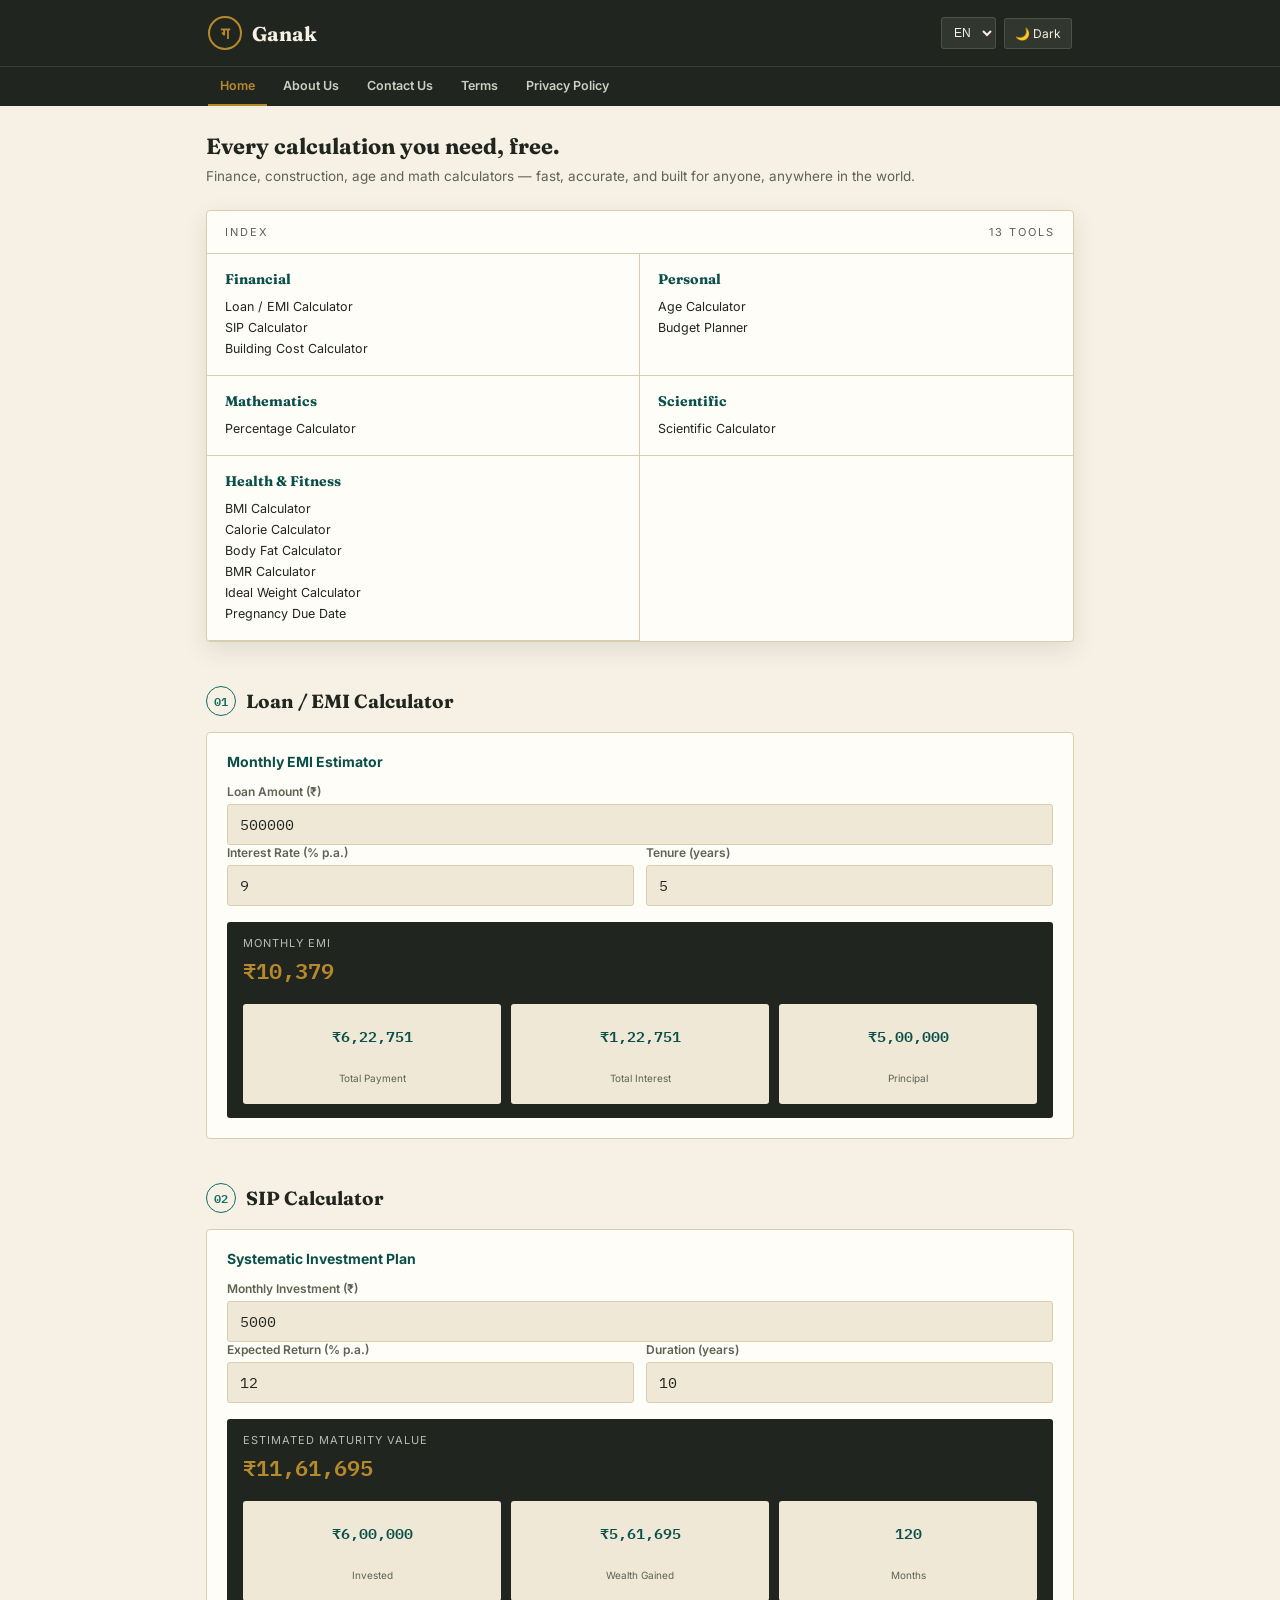
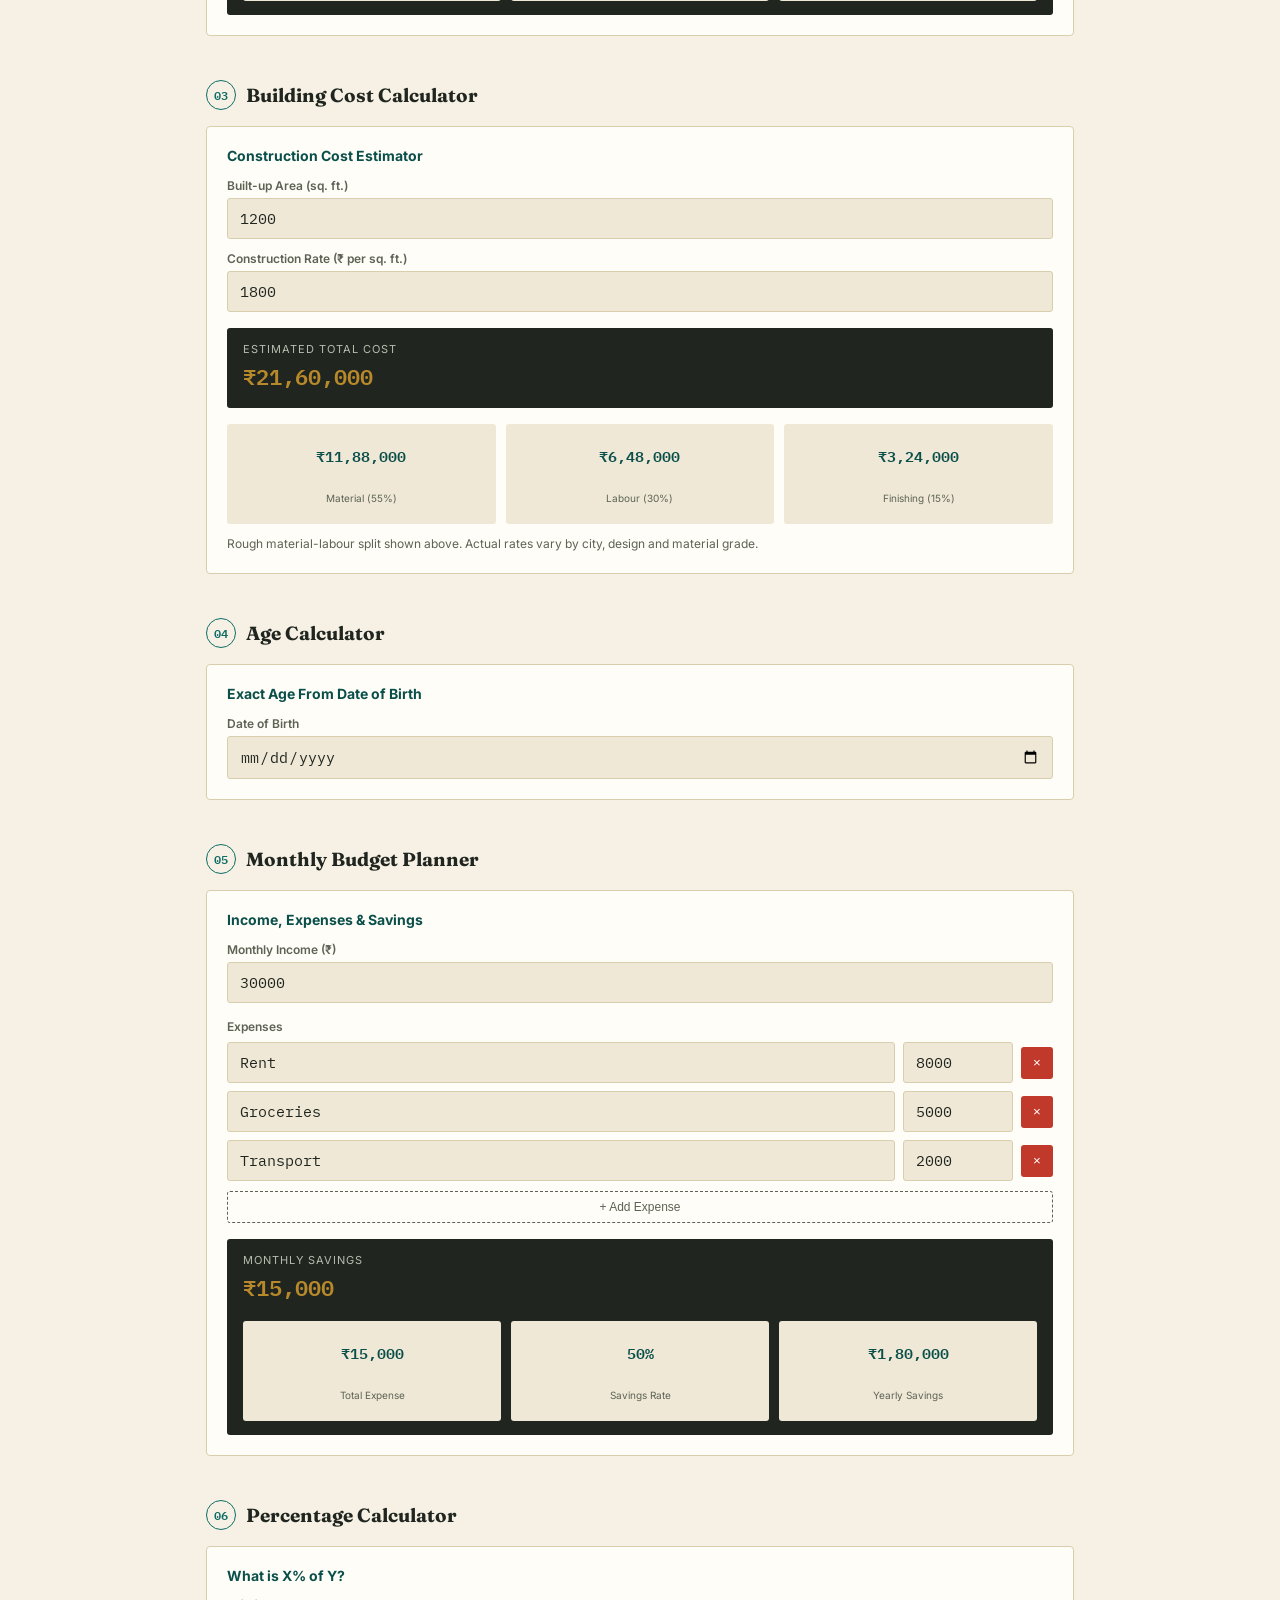
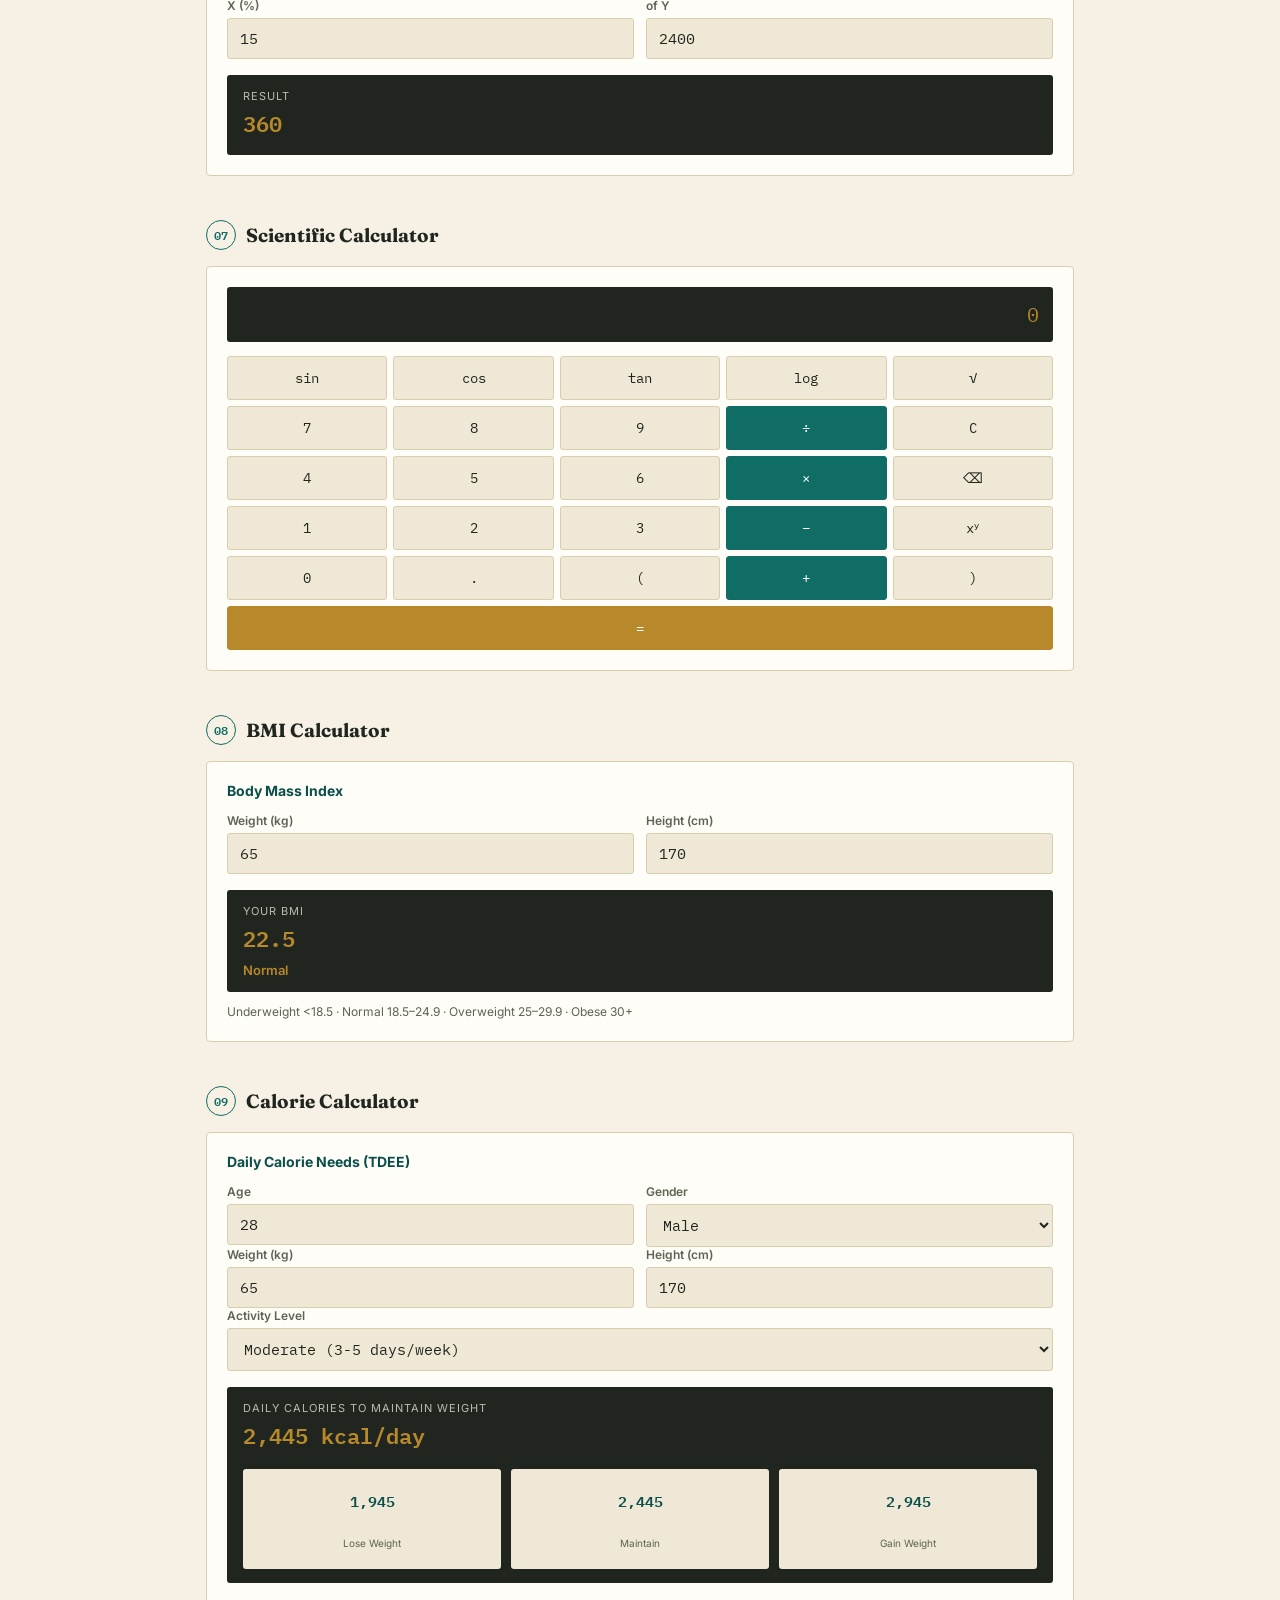
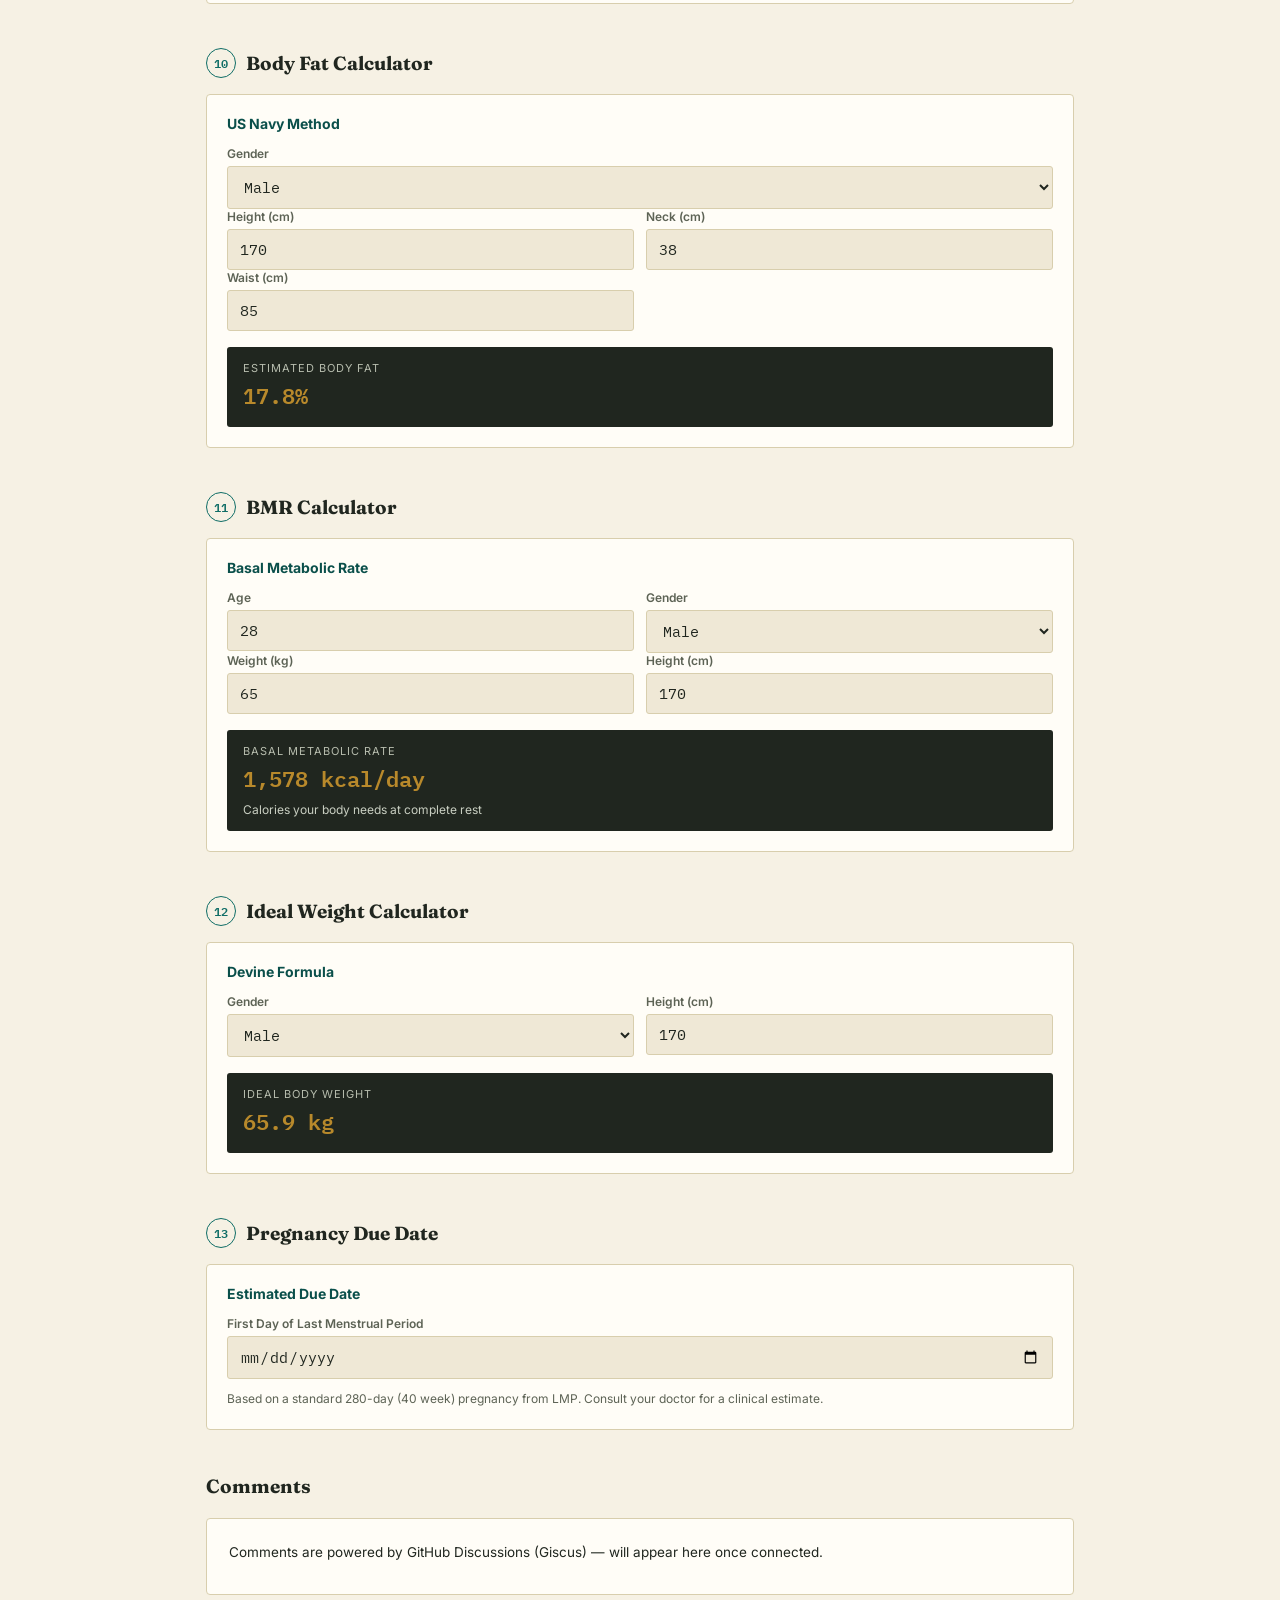
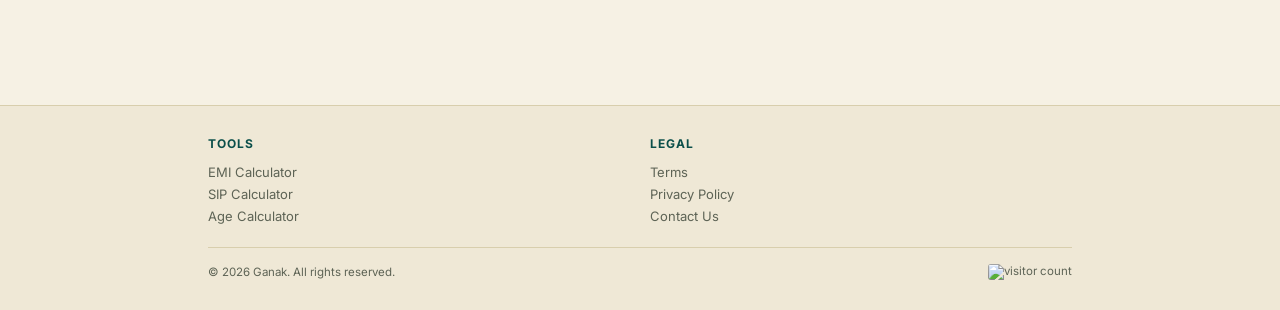
==== commit ccb74cf5: "Add 6 health calculators" ====
--- a/index.html
+++ b/index.html
@@ -4,25 +4,31 @@
 <meta charset="UTF-8">
 <meta name="viewport" content="width=device-width, initial-scale=1.0">
 <title>Ganak — Free Online Calculators for Finance, Age, Building Cost & Math</title>
-<meta name="description" content="Free online calculators: EMI calculator, SIP calculator, building construction cost calculator, age calculator, percentage calculator, scientific calculator and monthly budget planner. Fast, accurate, no sign-up.">
-<meta name="keywords" content="calculator, online calculator, EMI calculator, SIP calculator, age calculator, building construction cost calculator, scientific calculator online, percentage calculator, monthly budget planner, free calculator website">
+<meta name="description" content="Free online calculators: EMI, SIP, building cost, age, budget planner, BMI, calorie, body fat, BMR, ideal weight, pregnancy due date, percentage and scientific calculator. Fast, accurate, no sign-up.">
+<meta name="keywords" content="calculator, online calculator, EMI calculator, SIP calculator, age calculator, building construction cost calculator, BMI calculator, calorie calculator, body fat calculator, BMR calculator, ideal weight calculator, pregnancy due date calculator, scientific calculator online, percentage calculator, monthly budget planner, free calculator website">
 <link rel="stylesheet" href="style.css">
 <style>
   .calc-card{background:var(--card);border:1px solid var(--line);border-radius:var(--radius);padding:20px;margin-bottom:16px;}
   .calc-card h4{font-size:14px;color:var(--teal-dark);margin-bottom:14px;font-weight:700;}
   label{font-size:12px;color:var(--ink-soft);display:block;margin-bottom:5px;margin-top:12px;font-weight:600;}
   label:first-of-type{margin-top:0;}
-  input[type=number],input[type=date],input[type=text]{
+  input[type=number],input[type=date],input[type=text],select.calc-select{
     width:100%;padding:10px 12px;font-size:15px;background:var(--paper2);
     border:1px solid var(--line);border-radius:3px;color:var(--ink);font-family:'IBM Plex Mono';
   }
-  input:focus{outline:none;border-color:var(--teal);}
+  input:focus, select.calc-select:focus{outline:none;border-color:var(--teal);}
   .row2{display:grid;grid-template-columns:1fr 1fr;gap:12px;}
   .result-strip{margin-top:16px;padding:14px 16px;background:var(--ink);color:var(--paper);border-radius:3px;font-size:13px;}
   .result-strip .label{color:#b7bdae;font-size:11px;text-transform:uppercase;letter-spacing:1px;}
   .result-strip .val{font-family:'IBM Plex Mono';font-size:22px;color:var(--gold);font-weight:600;margin-top:2px;}
-  .result-grid{display:grid;grid-template-columns:1fr 1fr 1fr;gap:10px;margin-top:14px;}
-  .result-grid div{background:var(--paper2);border-radius:3px;padding:10px;text-align:center;}
+  .result-grid{display:grid;grid-template-columns:1fr 1fr 1fr;gap:10px;margin-top:16px;position:relative;z-index:1;}
+  .result-grid div{background:var(--paper2);border-radius:3px;padding:10px;text-align:center;min-width:0;overflow:hidden;}
+  @media(min-width:760px){
+    main{max-width:900px;}
+    .toc-grid{grid-template-columns:1fr 1fr 1fr 1fr;}
+    .toc-cat:nth-child(2n){border-right:1px solid var(--line);}
+    .toc-cat:nth-child(4n){border-right:none;}
+  }
   .result-grid .n{font-family:'IBM Plex Mono';font-weight:600;font-size:15px;color:var(--teal-dark);}
   .result-grid .l{font-size:10px;color:var(--ink-soft);margin-top:3px;}
   .keypad{display:grid;grid-template-columns:repeat(5,1fr);gap:6px;margin-top:14px;}
@@ -82,7 +88,7 @@
   </div>
 
   <div class="toc">
-    <div class="toc-head"><span>Index</span><span>7 tools</span></div>
+    <div class="toc-head"><span>Index</span><span>13 tools</span></div>
     <div class="toc-grid">
       <div class="toc-cat">
         <h3>Financial</h3>
@@ -102,6 +108,15 @@
       <div class="toc-cat">
         <h3>Scientific</h3>
         <a href="#sci">Scientific Calculator</a>
+      </div>
+      <div class="toc-cat">
+        <h3>Health &amp; Fitness</h3>
+        <a href="#bmi">BMI Calculator</a>
+        <a href="#calorie">Calorie Calculator</a>
+        <a href="#bodyfat">Body Fat Calculator</a>
+        <a href="#bmr">BMR Calculator</a>
+        <a href="#idealweight">Ideal Weight Calculator</a>
+        <a href="#pregnancy">Pregnancy Due Date</a>
       </div>
     </div>
   </div>
@@ -256,6 +271,144 @@
     </div>
   </section>
 
+  <section id="bmi">
+    <div class="sec-label"><div class="stamp">08</div><h2>BMI Calculator</h2></div>
+    <div class="calc-card">
+      <h4>Body Mass Index</h4>
+      <div class="row2">
+        <div><label>Weight (kg)</label><input type="number" id="bmi-weight" value="65" oninput="calcBMI()"></div>
+        <div><label>Height (cm)</label><input type="number" id="bmi-height" value="170" oninput="calcBMI()"></div>
+      </div>
+      <div class="result-strip">
+        <div class="label">Your BMI</div>
+        <div class="val" id="bmi-val">—</div>
+        <div class="sub" id="bmi-cat" style="color:var(--gold);margin-top:6px;font-weight:600;"></div>
+      </div>
+      <p class="info-note">Underweight &lt;18.5 · Normal 18.5–24.9 · Overweight 25–29.9 · Obese 30+</p>
+    </div>
+  </section>
+
+  <section id="calorie">
+    <div class="sec-label"><div class="stamp">09</div><h2>Calorie Calculator</h2></div>
+    <div class="calc-card">
+      <h4>Daily Calorie Needs (TDEE)</h4>
+      <div class="row2">
+        <div><label>Age</label><input type="number" id="cal-age" value="28" oninput="calcCalorie()"></div>
+        <div><label>Gender</label>
+          <select id="cal-gender" class="calc-select" onchange="calcCalorie()">
+            <option value="male">Male</option><option value="female">Female</option>
+          </select>
+        </div>
+      </div>
+      <div class="row2">
+        <div><label>Weight (kg)</label><input type="number" id="cal-weight" value="65" oninput="calcCalorie()"></div>
+        <div><label>Height (cm)</label><input type="number" id="cal-height" value="170" oninput="calcCalorie()"></div>
+      </div>
+      <label>Activity Level</label>
+      <select id="cal-activity" class="calc-select" onchange="calcCalorie()">
+        <option value="1.2">Sedentary (little exercise)</option>
+        <option value="1.375">Light (1-3 days/week)</option>
+        <option value="1.55" selected>Moderate (3-5 days/week)</option>
+        <option value="1.725">Active (6-7 days/week)</option>
+        <option value="1.9">Very Active (athlete)</option>
+      </select>
+      <div class="result-strip">
+        <div class="label">Daily Calories to Maintain Weight</div>
+        <div class="val" id="cal-val">—</div>
+        <div class="result-grid">
+          <div><div class="n" id="cal-lose">—</div><div class="l">Lose Weight</div></div>
+          <div><div class="n" id="cal-maintain">—</div><div class="l">Maintain</div></div>
+          <div><div class="n" id="cal-gain">—</div><div class="l">Gain Weight</div></div>
+        </div>
+      </div>
+    </div>
+  </section>
+
+  <section id="bodyfat">
+    <div class="sec-label"><div class="stamp">10</div><h2>Body Fat Calculator</h2></div>
+    <div class="calc-card">
+      <h4>US Navy Method</h4>
+      <label>Gender</label>
+      <select id="bf-gender" class="calc-select" onchange="toggleBFHip(); calcBodyFat()">
+        <option value="male">Male</option><option value="female">Female</option>
+      </select>
+      <div class="row2">
+        <div><label>Height (cm)</label><input type="number" id="bf-height" value="170" oninput="calcBodyFat()"></div>
+        <div><label>Neck (cm)</label><input type="number" id="bf-neck" value="38" oninput="calcBodyFat()"></div>
+      </div>
+      <div class="row2">
+        <div><label>Waist (cm)</label><input type="number" id="bf-waist" value="85" oninput="calcBodyFat()"></div>
+        <div id="bf-hip-wrap" style="display:none;"><label>Hip (cm)</label><input type="number" id="bf-hip" value="95" oninput="calcBodyFat()"></div>
+      </div>
+      <div class="result-strip">
+        <div class="label">Estimated Body Fat</div>
+        <div class="val" id="bf-val">—</div>
+      </div>
+    </div>
+  </section>
+
+  <section id="bmr">
+    <div class="sec-label"><div class="stamp">11</div><h2>BMR Calculator</h2></div>
+    <div class="calc-card">
+      <h4>Basal Metabolic Rate</h4>
+      <div class="row2">
+        <div><label>Age</label><input type="number" id="bmr-age" value="28" oninput="calcBMR()"></div>
+        <div><label>Gender</label>
+          <select id="bmr-gender" class="calc-select" onchange="calcBMR()">
+            <option value="male">Male</option><option value="female">Female</option>
+          </select>
+        </div>
+      </div>
+      <div class="row2">
+        <div><label>Weight (kg)</label><input type="number" id="bmr-weight" value="65" oninput="calcBMR()"></div>
+        <div><label>Height (cm)</label><input type="number" id="bmr-height" value="170" oninput="calcBMR()"></div>
+      </div>
+      <div class="result-strip">
+        <div class="label">Basal Metabolic Rate</div>
+        <div class="val" id="bmr-val">—</div>
+        <div class="sub" style="color:#c9cfc2;margin-top:6px;font-size:12px;">Calories your body needs at complete rest</div>
+      </div>
+    </div>
+  </section>
+
+  <section id="idealweight">
+    <div class="sec-label"><div class="stamp">12</div><h2>Ideal Weight Calculator</h2></div>
+    <div class="calc-card">
+      <h4>Devine Formula</h4>
+      <div class="row2">
+        <div><label>Gender</label>
+          <select id="iw-gender" class="calc-select" onchange="calcIdealWeight()">
+            <option value="male">Male</option><option value="female">Female</option>
+          </select>
+        </div>
+        <div><label>Height (cm)</label><input type="number" id="iw-height" value="170" oninput="calcIdealWeight()"></div>
+      </div>
+      <div class="result-strip">
+        <div class="label">Ideal Body Weight</div>
+        <div class="val" id="iw-val">—</div>
+      </div>
+    </div>
+  </section>
+
+  <section id="pregnancy">
+    <div class="sec-label"><div class="stamp">13</div><h2>Pregnancy Due Date</h2></div>
+    <div class="calc-card">
+      <h4>Estimated Due Date</h4>
+      <label>First Day of Last Menstrual Period</label>
+      <input type="date" id="preg-lmp" oninput="calcPregnancy()">
+      <div class="result-strip" id="preg-strip" style="display:none;">
+        <div class="label">Estimated Due Date</div>
+        <div class="val" id="preg-val">—</div>
+        <div class="result-grid">
+          <div><div class="n" id="preg-week">—</div><div class="l">Current Week</div></div>
+          <div><div class="n" id="preg-trimester">—</div><div class="l">Trimester</div></div>
+          <div><div class="n" id="preg-daysleft">—</div><div class="l">Days Left</div></div>
+        </div>
+      </div>
+      <p class="info-note">Based on a standard 280-day (40 week) pregnancy from LMP. Consult your doctor for a clinical estimate.</p>
+    </div>
+  </section>
+
   <div id="comments-section">
     <div class="sec-label"><h2>Comments</h2></div>
     <div class="content-card">
@@ -400,7 +553,94 @@
   }catch(e){ document.getElementById('sci-display').textContent = 'Error'; sciExpr=''; }
 }
 
+function calcBMI(){
+  const w = parseFloat(document.getElementById('bmi-weight').value);
+  const h = parseFloat(document.getElementById('bmi-height').value)/100;
+  if(isNaN(w)||isNaN(h)||h<=0) return;
+  const bmi = w/(h*h);
+  let cat = 'Normal';
+  if(bmi<18.5) cat='Underweight'; else if(bmi>=25&&bmi<30) cat='Overweight'; else if(bmi>=30) cat='Obese';
+  document.getElementById('bmi-val').textContent = bmi.toFixed(1);
+  document.getElementById('bmi-cat').textContent = cat;
+}
+
+function calcCalorie(){
+  const age = parseFloat(document.getElementById('cal-age').value);
+  const gender = document.getElementById('cal-gender').value;
+  const w = parseFloat(document.getElementById('cal-weight').value);
+  const h = parseFloat(document.getElementById('cal-height').value);
+  const activity = parseFloat(document.getElementById('cal-activity').value);
+  if(isNaN(age)||isNaN(w)||isNaN(h)) return;
+  let bmr = gender==='male' ? (10*w + 6.25*h - 5*age + 5) : (10*w + 6.25*h - 5*age - 161);
+  const tdee = bmr*activity;
+  document.getElementById('cal-val').textContent = Math.round(tdee).toLocaleString('en-IN') + ' kcal/day';
+  document.getElementById('cal-lose').textContent = Math.round(tdee-500).toLocaleString('en-IN');
+  document.getElementById('cal-maintain').textContent = Math.round(tdee).toLocaleString('en-IN');
+  document.getElementById('cal-gain').textContent = Math.round(tdee+500).toLocaleString('en-IN');
+}
+
+function toggleBFHip(){
+  const gender = document.getElementById('bf-gender').value;
+  document.getElementById('bf-hip-wrap').style.display = gender==='female' ? 'block' : 'none';
+}
+
+function calcBodyFat(){
+  const gender = document.getElementById('bf-gender').value;
+  const height = parseFloat(document.getElementById('bf-height').value);
+  const neck = parseFloat(document.getElementById('bf-neck').value);
+  const waist = parseFloat(document.getElementById('bf-waist').value);
+  if(isNaN(height)||isNaN(neck)||isNaN(waist)) return;
+  let bf;
+  if(gender==='male'){
+    bf = 495/(1.0324-0.19077*Math.log10(waist-neck)+0.15456*Math.log10(height))-450;
+  }else{
+    const hip = parseFloat(document.getElementById('bf-hip').value);
+    if(isNaN(hip)) return;
+    bf = 495/(1.29579-0.35004*Math.log10(waist+hip-neck)+0.22100*Math.log10(height))-450;
+  }
+  document.getElementById('bf-val').textContent = bf.toFixed(1) + '%';
+}
+
+function calcBMR(){
+  const age = parseFloat(document.getElementById('bmr-age').value);
+  const gender = document.getElementById('bmr-gender').value;
+  const w = parseFloat(document.getElementById('bmr-weight').value);
+  const h = parseFloat(document.getElementById('bmr-height').value);
+  if(isNaN(age)||isNaN(w)||isNaN(h)) return;
+  const bmr = gender==='male' ? (10*w + 6.25*h - 5*age + 5) : (10*w + 6.25*h - 5*age - 161);
+  document.getElementById('bmr-val').textContent = Math.round(bmr).toLocaleString('en-IN') + ' kcal/day';
+}
+
+function calcIdealWeight(){
+  const gender = document.getElementById('iw-gender').value;
+  const h = parseFloat(document.getElementById('iw-height').value);
+  if(isNaN(h)) return;
+  const inches = h/2.54;
+  const over5ft = Math.max(0, inches-60);
+  const iw = gender==='male' ? (50 + 2.3*over5ft) : (45.5 + 2.3*over5ft);
+  document.getElementById('iw-val').textContent = iw.toFixed(1) + ' kg';
+}
+
+function calcPregnancy(){
+  const val = document.getElementById('preg-lmp').value;
+  if(!val) return;
+  const lmp = new Date(val);
+  const due = new Date(lmp.getTime() + 280*24*60*60*1000);
+  const now = new Date();
+  const daysSince = Math.floor((now-lmp)/(1000*60*60*24));
+  const week = Math.floor(daysSince/7);
+  const daysLeft = Math.max(0, Math.ceil((due-now)/(1000*60*60*24)));
+  let trimester = '1st';
+  if(week>=27) trimester='3rd'; else if(week>=13) trimester='2nd';
+  document.getElementById('preg-strip').style.display = 'block';
+  document.getElementById('preg-val').textContent = due.toLocaleDateString('en-IN',{day:'numeric',month:'short',year:'numeric'});
+  document.getElementById('preg-week').textContent = 'Week ' + Math.max(0,week);
+  document.getElementById('preg-trimester').textContent = trimester;
+  document.getElementById('preg-daysleft').textContent = daysLeft;
+}
+
 calcEMI(); calcSIP(); calcBuilding(); calcPercent(); calcBudget();
+calcBMI(); calcCalorie(); calcBodyFat(); calcBMR(); calcIdealWeight();
 </script>
 </body>
 </html>
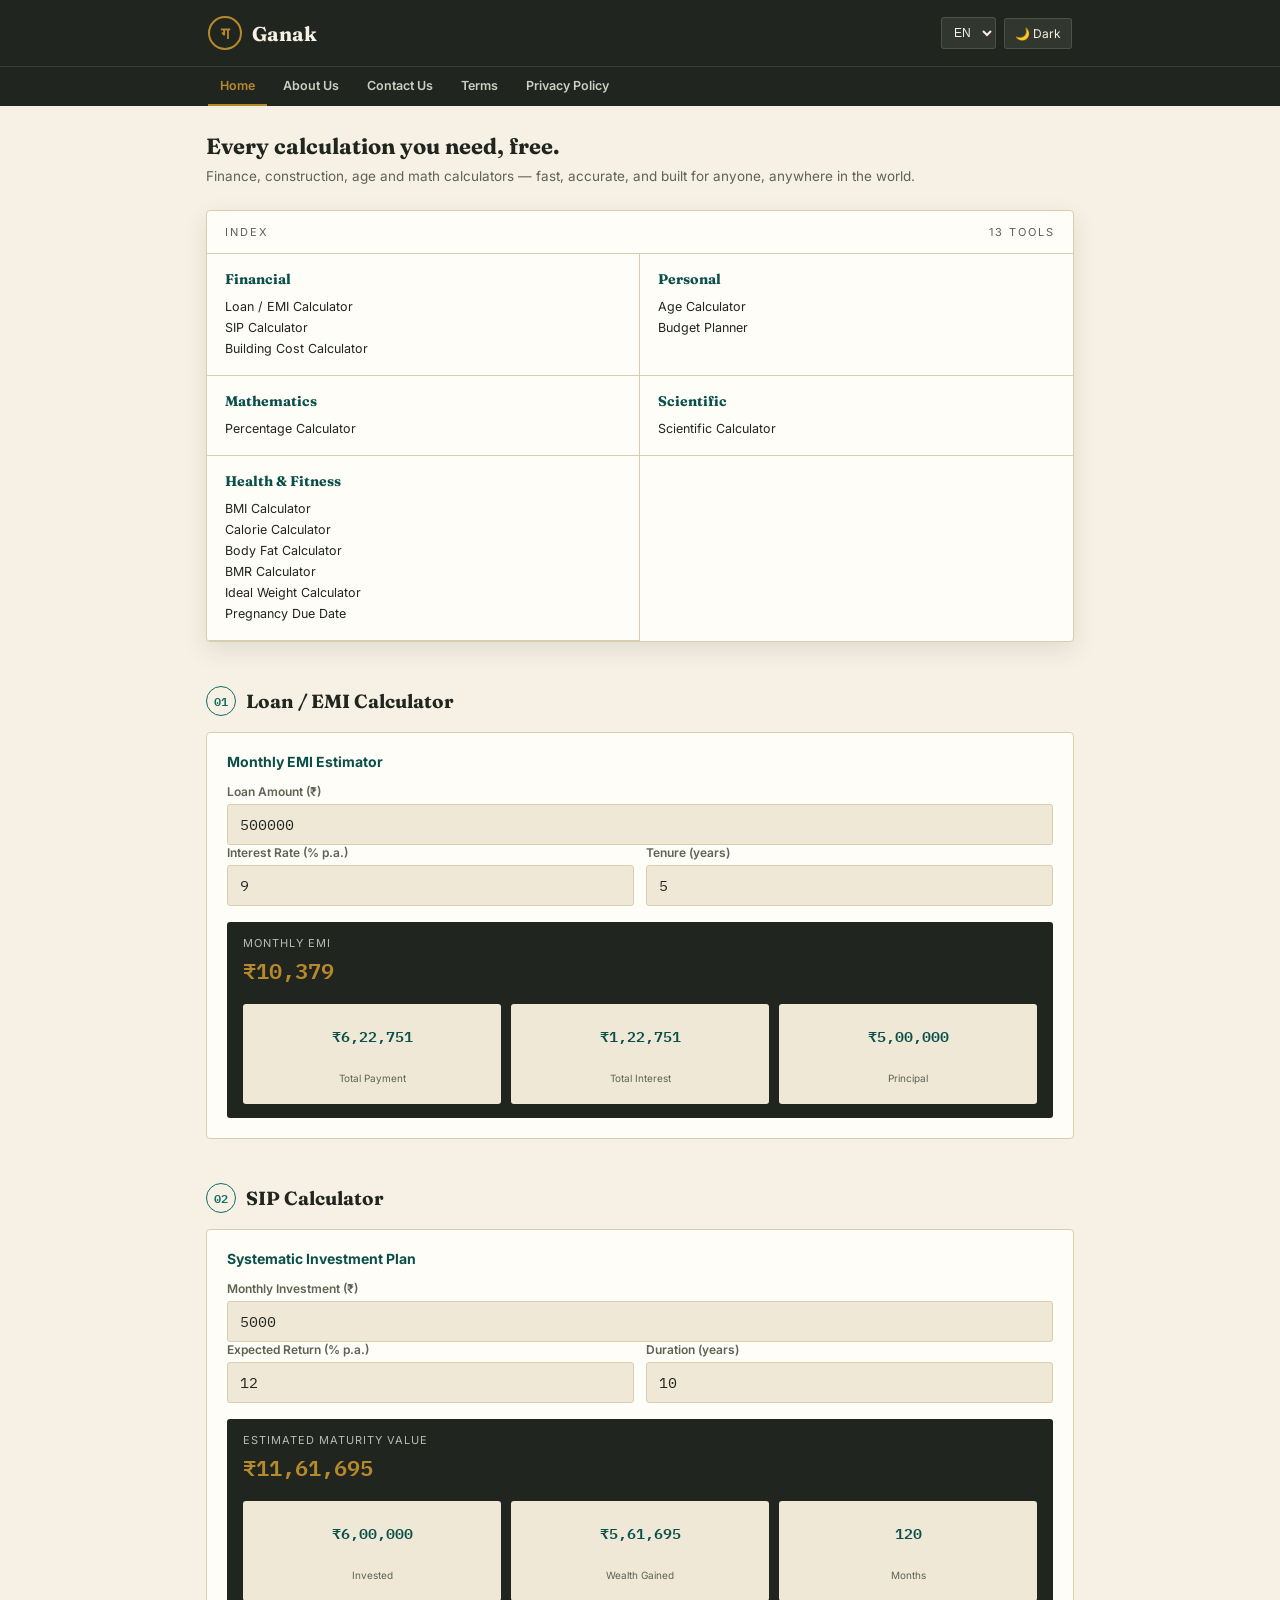
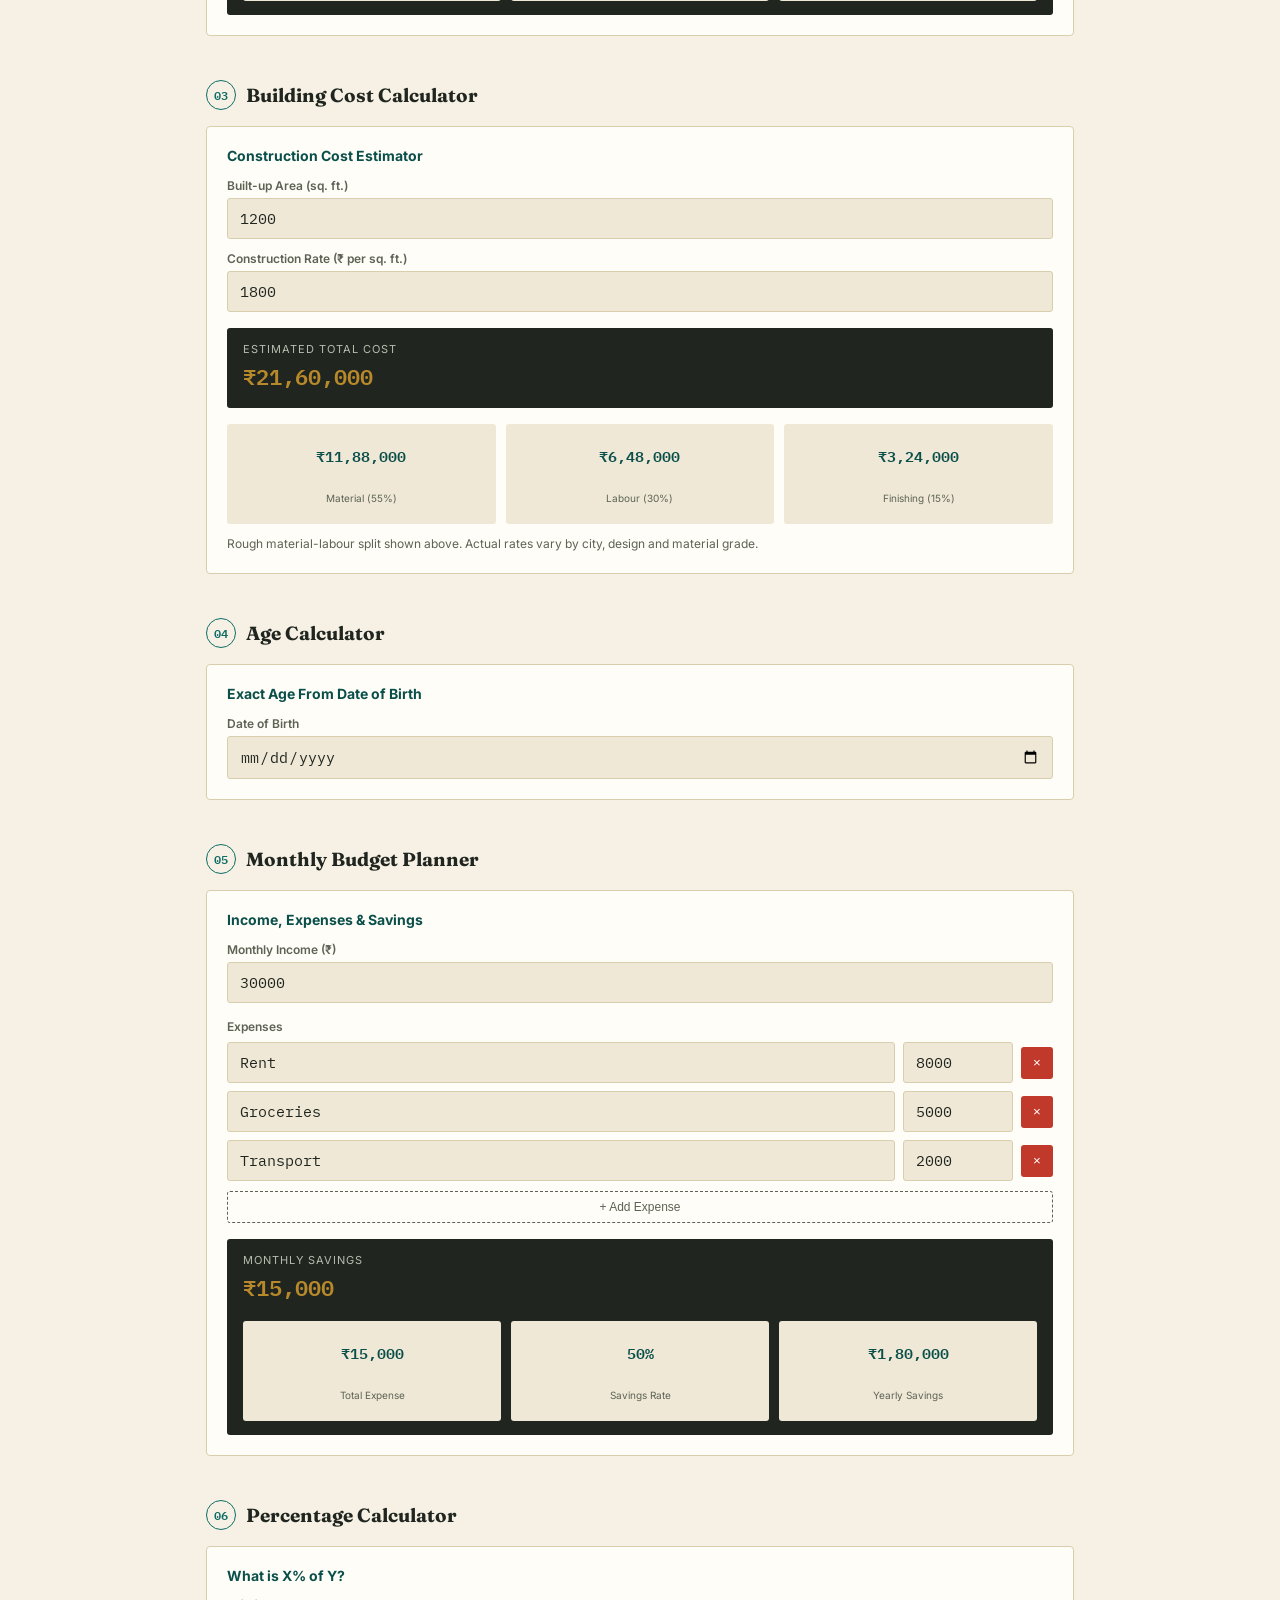
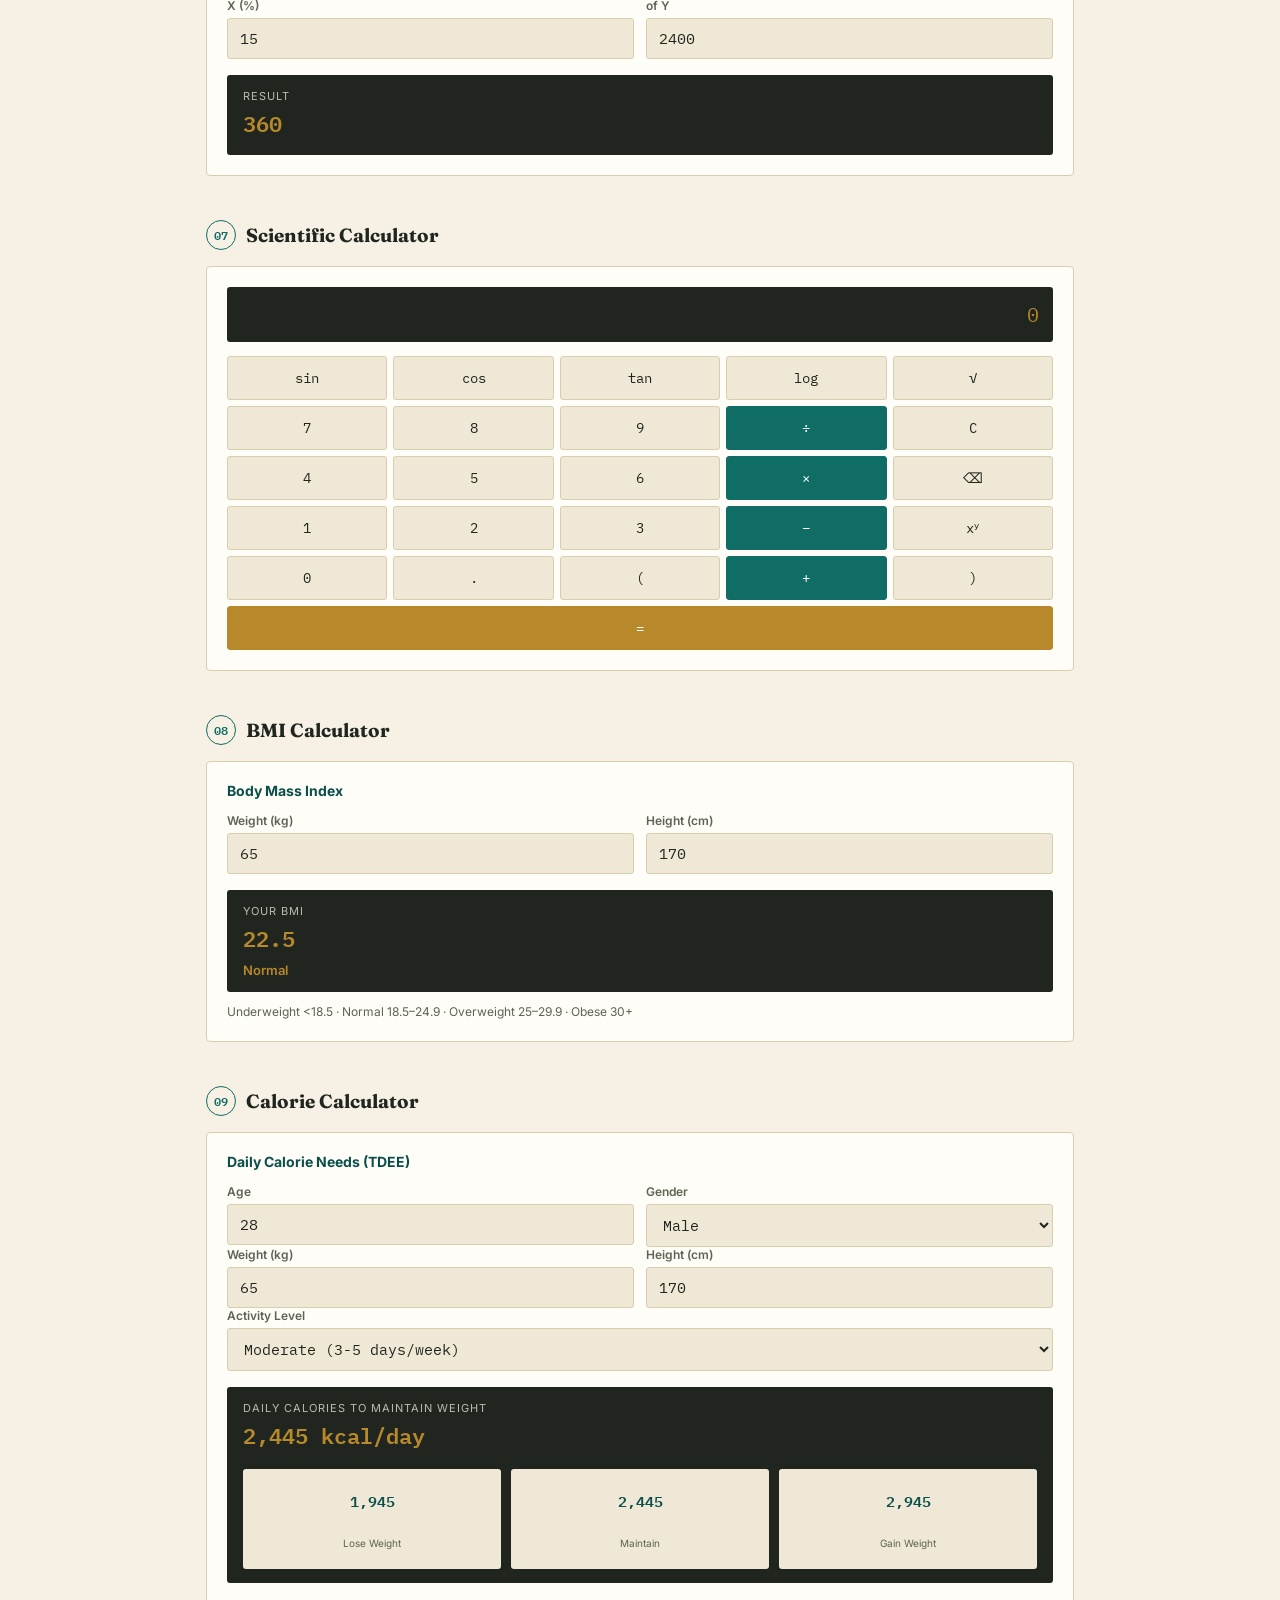
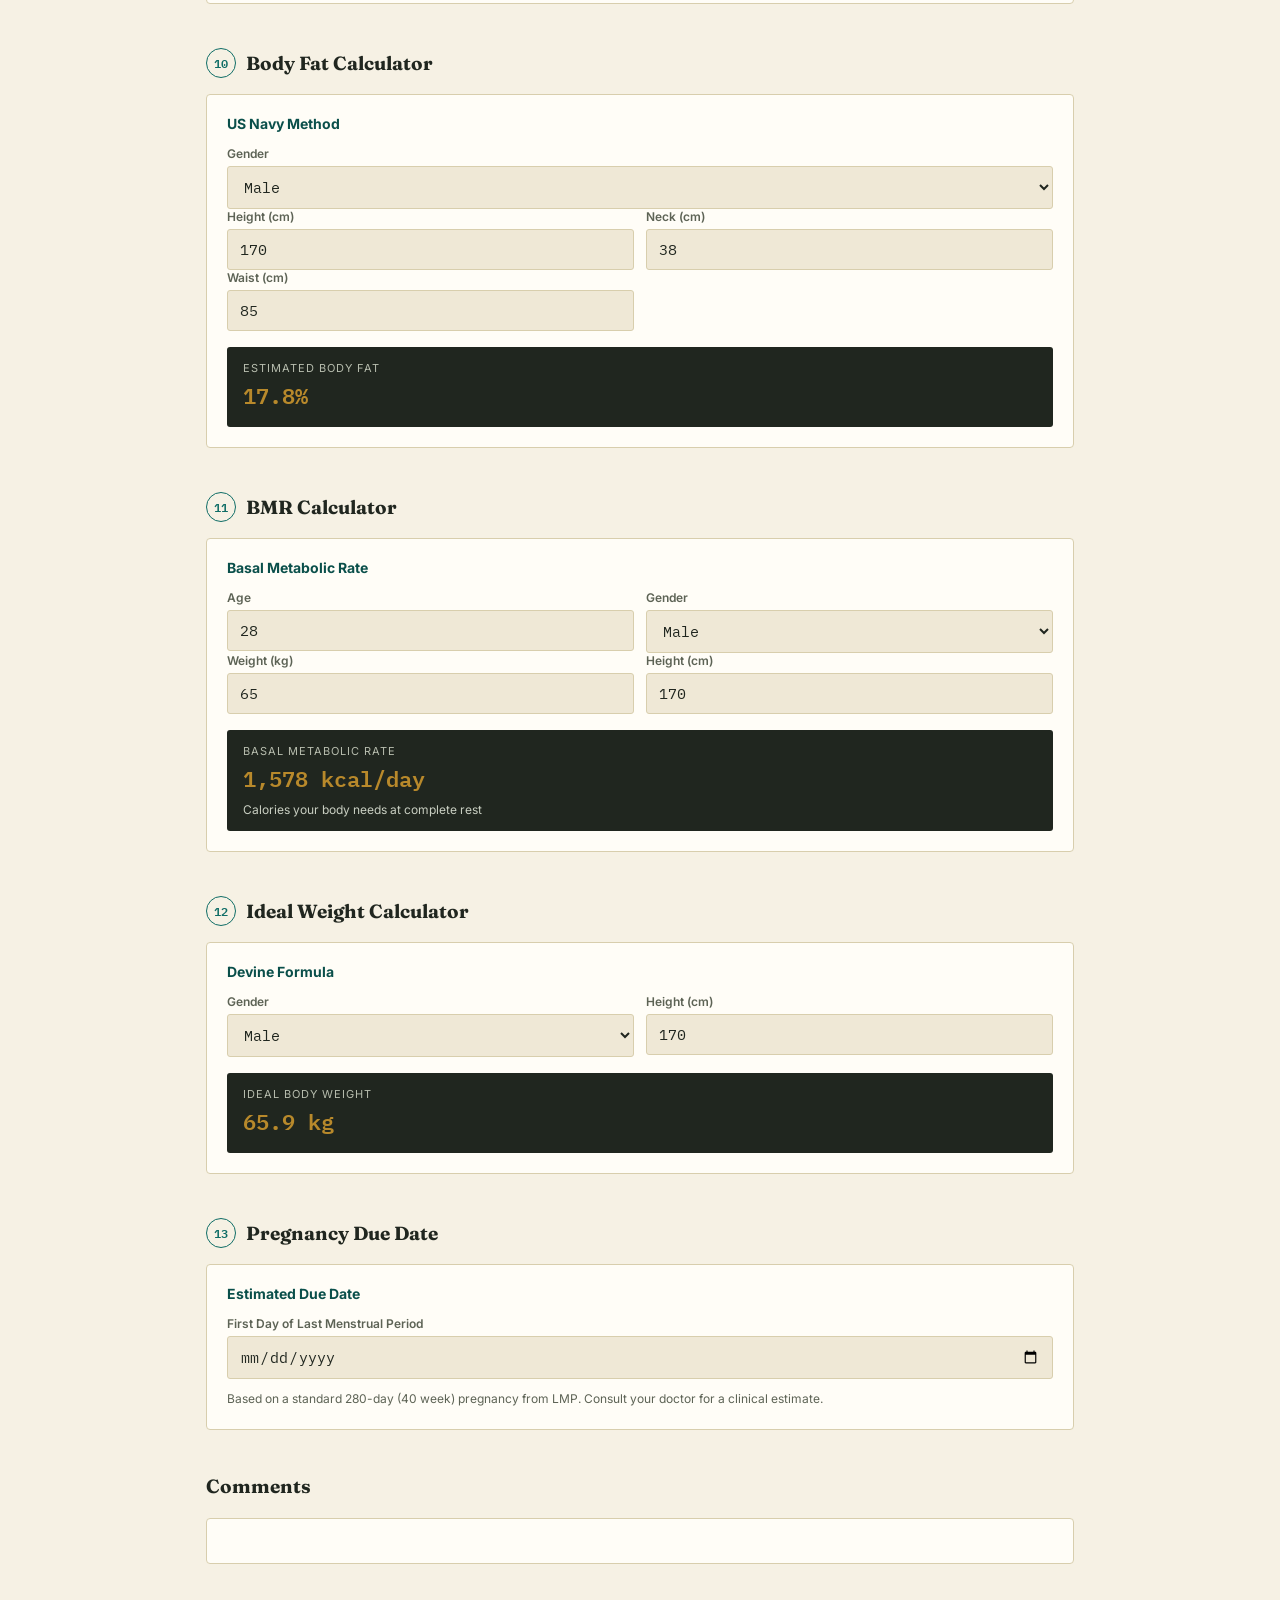
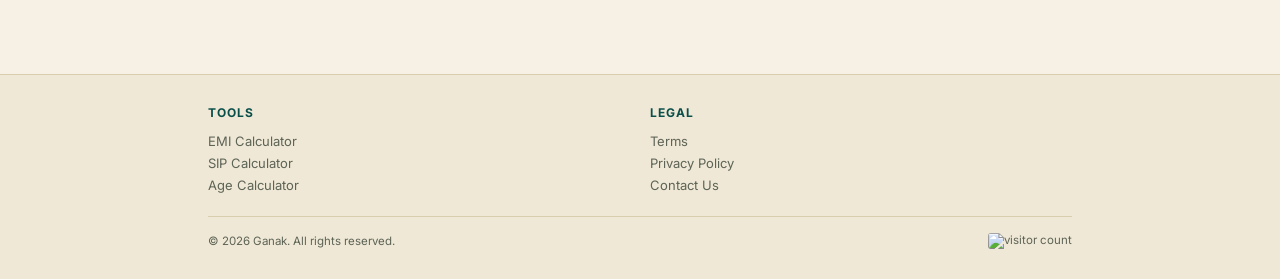
==== commit f7b6c947: "Add Giscus comments + theme sync" ====
--- a/index.html
+++ b/index.html
@@ -412,7 +412,21 @@
   <div id="comments-section">
     <div class="sec-label"><h2>Comments</h2></div>
     <div class="content-card">
-      <p>Comments are powered by GitHub Discussions (Giscus) — will appear here once connected.</p>
+      <script src="https://giscus.app/client.js"
+        data-repo="pavankumar-madavi-dev/ganak"
+        data-repo-id="R_kgDOTT1DPg"
+        data-category="General"
+        data-category-id="DIC_kwDOTT1DPs4DA7WU"
+        data-mapping="pathname"
+        data-strict="0"
+        data-reactions-enabled="1"
+        data-emit-metadata="0"
+        data-input-position="bottom"
+        data-theme="preferred_color_scheme"
+        data-lang="en"
+        crossorigin="anonymous"
+        async>
+      </script>
     </div>
   </div>
 </main>
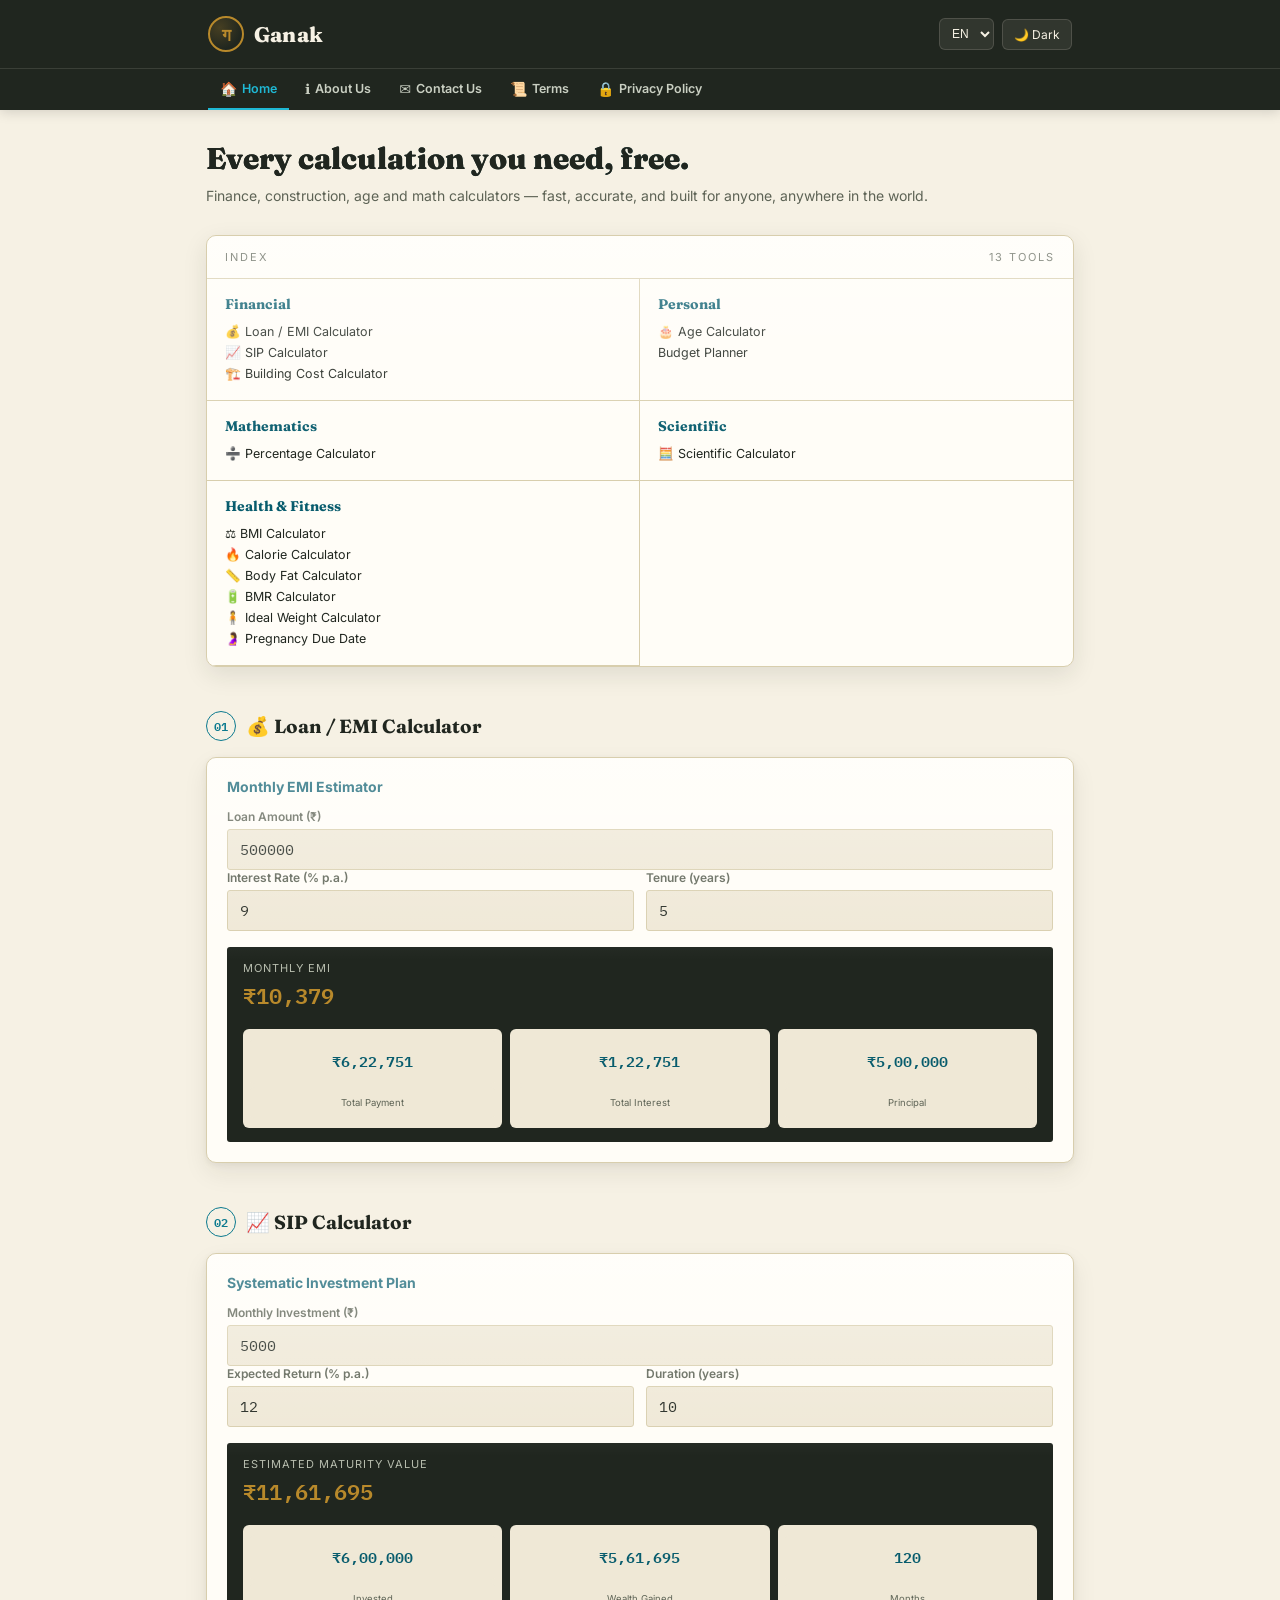
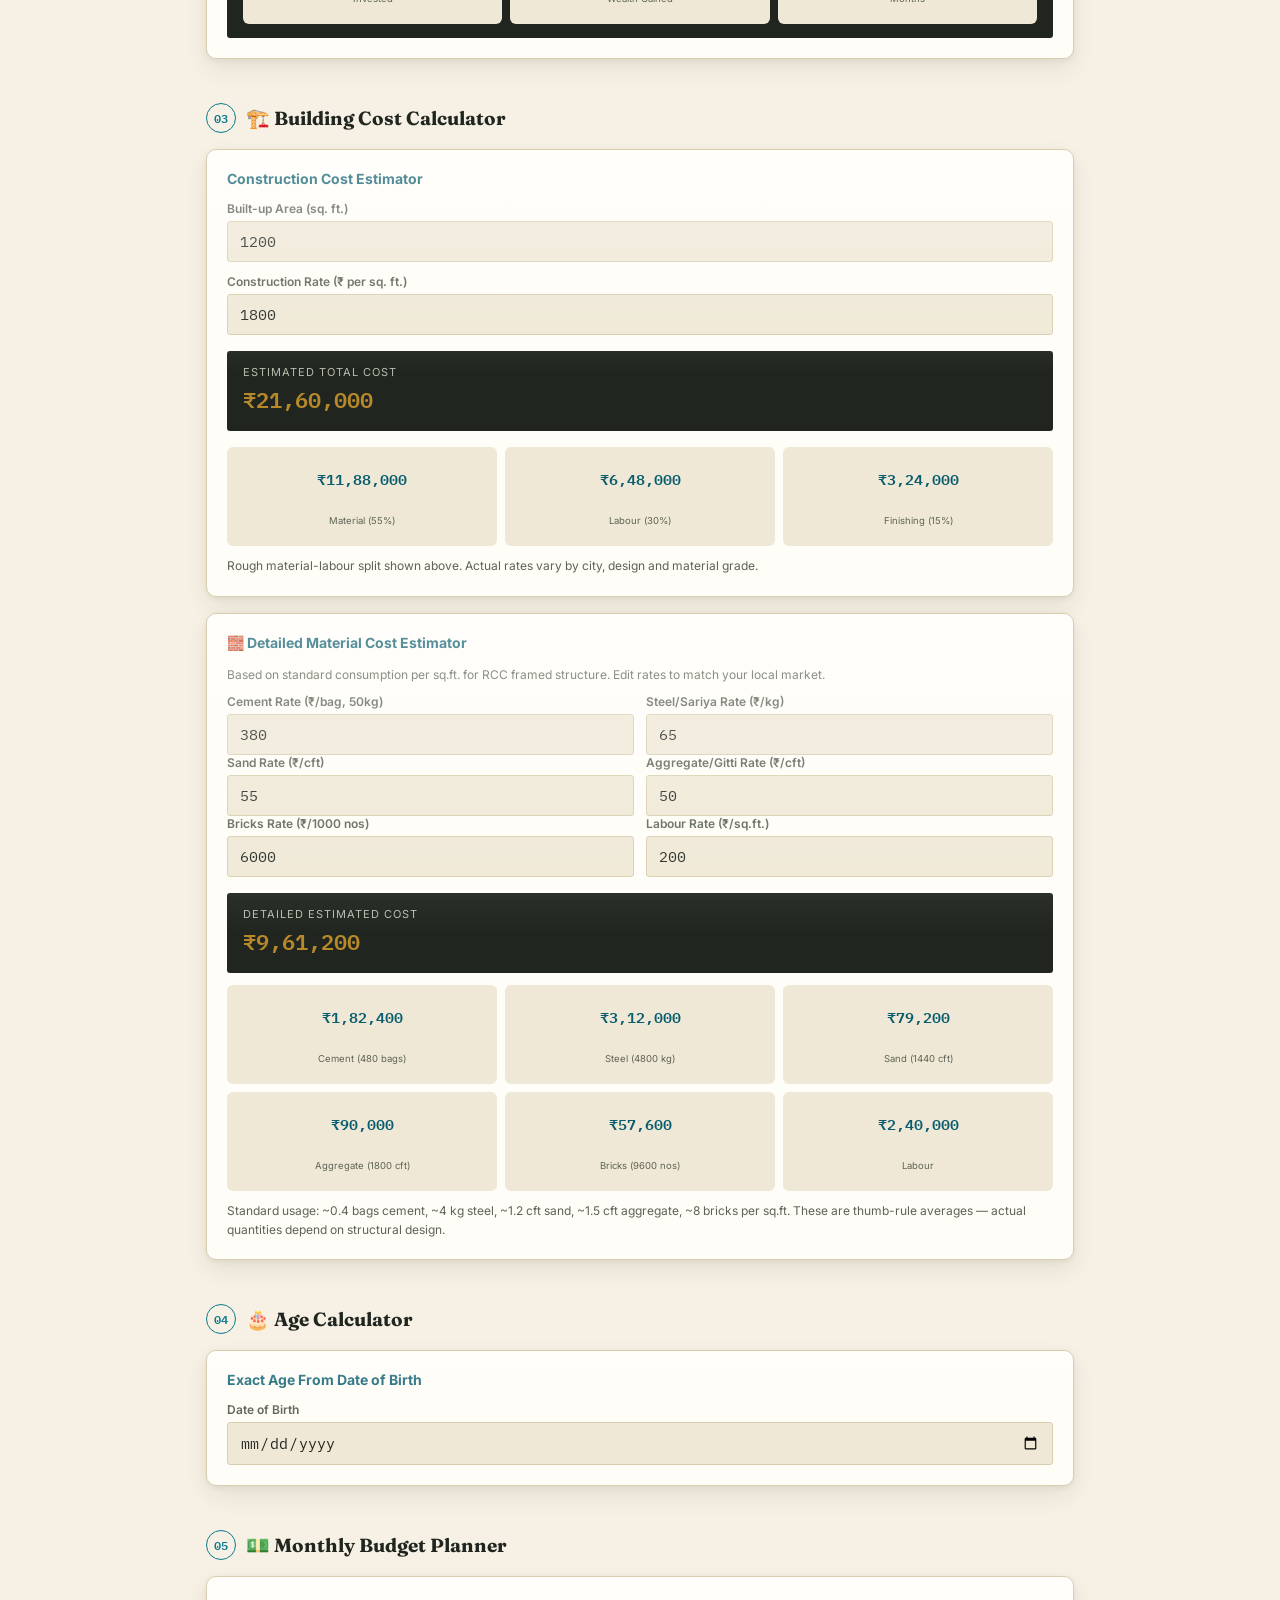
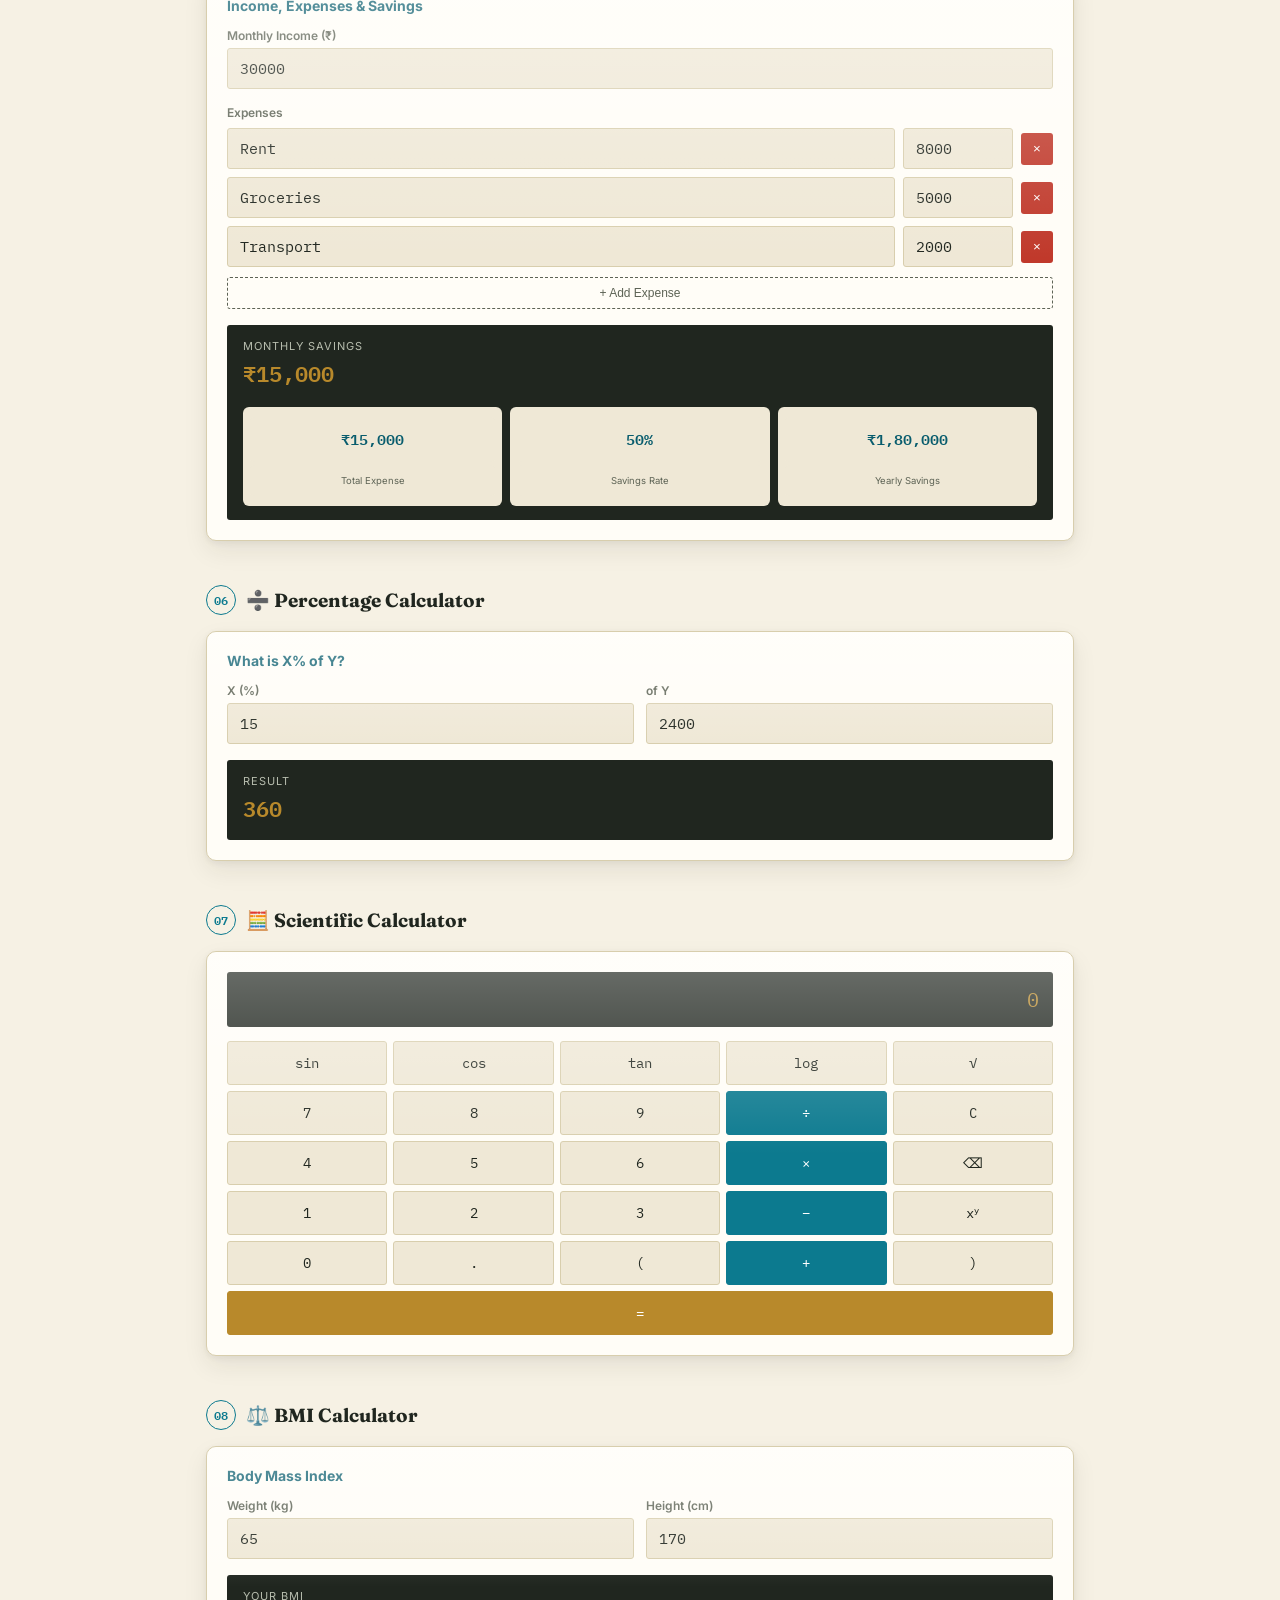
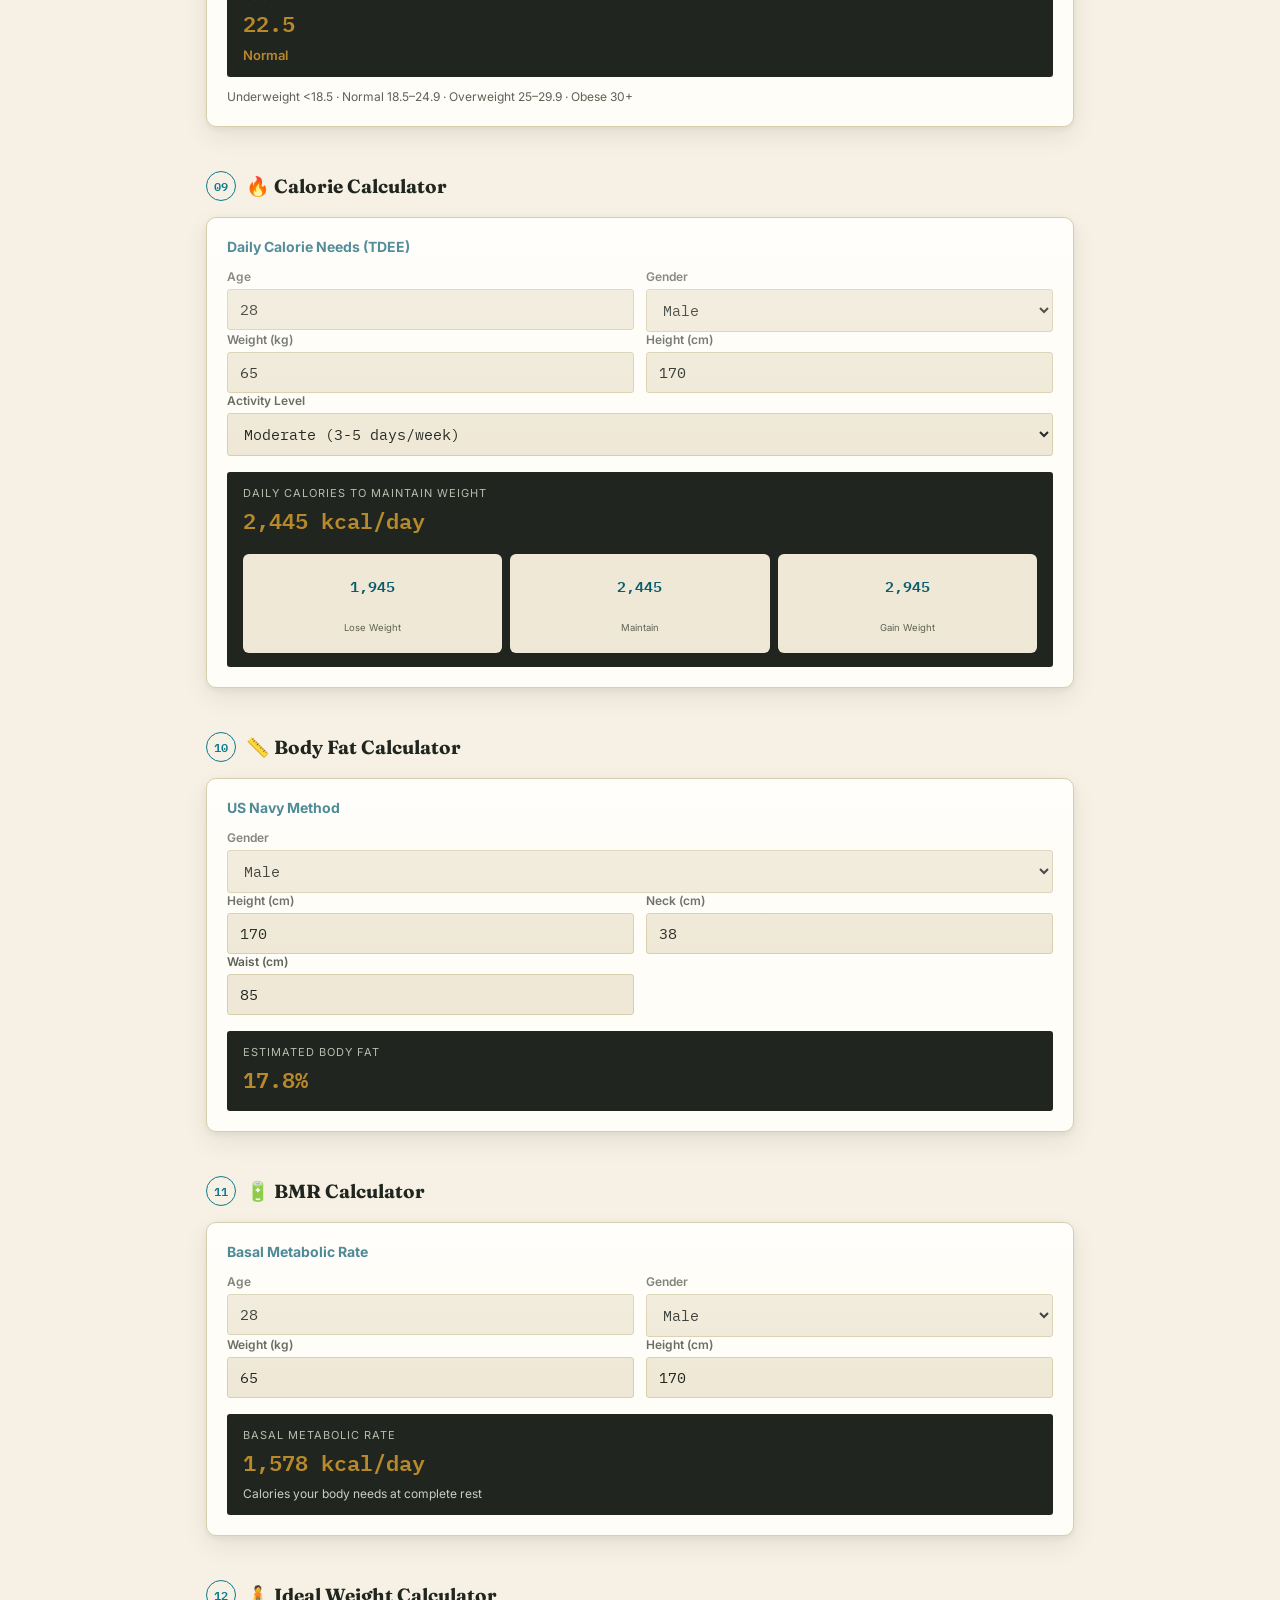
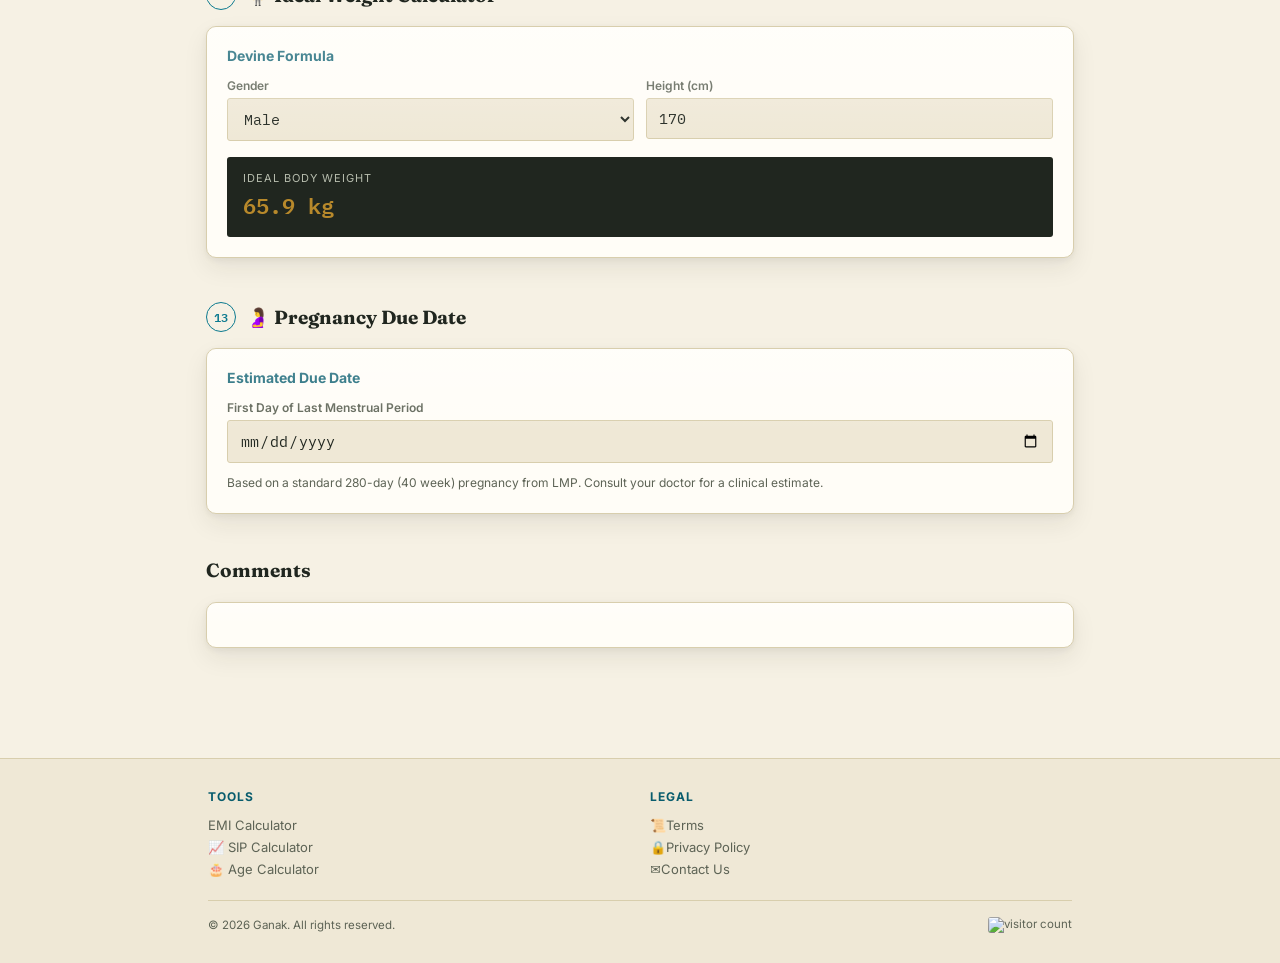
==== commit af0a5575: "Glossy design, animations, icons, detailed material cost estimator" ====
--- a/index.html
+++ b/index.html
@@ -21,16 +21,17 @@
   .result-strip{margin-top:16px;padding:14px 16px;background:var(--ink);color:var(--paper);border-radius:3px;font-size:13px;}
   .result-strip .label{color:#b7bdae;font-size:11px;text-transform:uppercase;letter-spacing:1px;}
   .result-strip .val{font-family:'IBM Plex Mono';font-size:22px;color:var(--gold);font-weight:600;margin-top:2px;}
-  .result-grid{display:grid;grid-template-columns:1fr 1fr 1fr;gap:10px;margin-top:16px;position:relative;z-index:1;}
-  .result-grid div{background:var(--paper2);border-radius:3px;padding:10px;text-align:center;min-width:0;overflow:hidden;}
+  .result-grid{display:grid;grid-template-columns:1fr 1fr 1fr;gap:8px;margin-top:16px;}
+  .result-grid div{background:var(--paper2);border-radius:6px;padding:10px 6px;text-align:center;min-width:0;}
+  .result-grid .n{font-family:'IBM Plex Mono';font-weight:600;font-size:clamp(11px,3.2vw,14px);color:var(--teal-dark);white-space:nowrap;overflow:hidden;text-overflow:ellipsis;}
+  .result-grid .l{font-size:9.5px;color:var(--ink-soft);margin-top:3px;}
   @media(min-width:760px){
     main{max-width:900px;}
     .toc-grid{grid-template-columns:1fr 1fr 1fr 1fr;}
     .toc-cat:nth-child(2n){border-right:1px solid var(--line);}
     .toc-cat:nth-child(4n){border-right:none;}
+    .result-grid .n{font-size:15px;}
   }
-  .result-grid .n{font-family:'IBM Plex Mono';font-weight:600;font-size:15px;color:var(--teal-dark);}
-  .result-grid .l{font-size:10px;color:var(--ink-soft);margin-top:3px;}
   .keypad{display:grid;grid-template-columns:repeat(5,1fr);gap:6px;margin-top:14px;}
   .keypad button{padding:12px 0;background:var(--paper2);border:1px solid var(--line);border-radius:3px;font-family:'IBM Plex Mono';font-size:14px;color:var(--ink);cursor:pointer;}
   .keypad button.op{background:var(--teal);color:#fff;border-color:var(--teal);}
@@ -72,11 +73,11 @@
   </div>
   <nav class="main-nav">
     <div class="inner">
-      <a href="index.html" class="active" data-i18n="nav_home">Home</a>
-      <a href="about.html" data-i18n="nav_about">About Us</a>
-      <a href="contact.html" data-i18n="nav_contact">Contact Us</a>
-      <a href="terms.html" data-i18n="nav_terms">Terms</a>
-      <a href="privacy.html" data-i18n="nav_privacy">Privacy Policy</a>
+      <a href="index.html" class="active" ><span class="ic">🏠</span><span data-i18n="nav_home">Home</span></a>
+      <a href="about.html" ><span class="ic">ℹ️</span><span data-i18n="nav_about">About Us</span></a>
+      <a href="contact.html" ><span class="ic">✉️</span><span data-i18n="nav_contact">Contact Us</span></a>
+      <a href="terms.html" ><span class="ic">📜</span><span data-i18n="nav_terms">Terms</span></a>
+      <a href="privacy.html" ><span class="ic">🔒</span><span data-i18n="nav_privacy">Privacy Policy</span></a>
     </div>
   </nav>
 </header>
@@ -92,37 +93,37 @@
     <div class="toc-grid">
       <div class="toc-cat">
         <h3>Financial</h3>
-        <a href="#emi">Loan / EMI Calculator</a>
-        <a href="#sip">SIP Calculator</a>
-        <a href="#building">Building Cost Calculator</a>
+        <a href="#emi">💰 Loan / EMI Calculator</a>
+        <a href="#sip">📈 SIP Calculator</a>
+        <a href="#building">🏗️ Building Cost Calculator</a>
       </div>
       <div class="toc-cat">
         <h3>Personal</h3>
-        <a href="#age">Age Calculator</a>
+        <a href="#age">🎂 Age Calculator</a>
         <a href="#budget">Budget Planner</a>
       </div>
       <div class="toc-cat">
         <h3>Mathematics</h3>
-        <a href="#percent">Percentage Calculator</a>
+        <a href="#percent">➗ Percentage Calculator</a>
       </div>
       <div class="toc-cat">
         <h3>Scientific</h3>
-        <a href="#sci">Scientific Calculator</a>
+        <a href="#sci">🧮 Scientific Calculator</a>
       </div>
       <div class="toc-cat">
         <h3>Health &amp; Fitness</h3>
-        <a href="#bmi">BMI Calculator</a>
-        <a href="#calorie">Calorie Calculator</a>
-        <a href="#bodyfat">Body Fat Calculator</a>
-        <a href="#bmr">BMR Calculator</a>
-        <a href="#idealweight">Ideal Weight Calculator</a>
-        <a href="#pregnancy">Pregnancy Due Date</a>
+        <a href="#bmi">⚖️ BMI Calculator</a>
+        <a href="#calorie">🔥 Calorie Calculator</a>
+        <a href="#bodyfat">📏 Body Fat Calculator</a>
+        <a href="#bmr">🔋 BMR Calculator</a>
+        <a href="#idealweight">🧍 Ideal Weight Calculator</a>
+        <a href="#pregnancy">🤰 Pregnancy Due Date</a>
       </div>
     </div>
   </div>
 
   <section id="emi">
-    <div class="sec-label"><div class="stamp">01</div><h2>Loan / EMI Calculator</h2></div>
+    <div class="sec-label"><div class="stamp">01</div><h2>💰 Loan / EMI Calculator</h2></div>
     <div class="calc-card">
       <h4>Monthly EMI Estimator</h4>
       <label>Loan Amount (₹)</label>
@@ -144,7 +145,7 @@
   </section>
 
   <section id="sip">
-    <div class="sec-label"><div class="stamp">02</div><h2>SIP Calculator</h2></div>
+    <div class="sec-label"><div class="stamp">02</div><h2>📈 SIP Calculator</h2></div>
     <div class="calc-card">
       <h4>Systematic Investment Plan</h4>
       <label>Monthly Investment (₹)</label>
@@ -166,7 +167,7 @@
   </section>
 
   <section id="building">
-    <div class="sec-label"><div class="stamp">03</div><h2>Building Cost Calculator</h2></div>
+    <div class="sec-label"><div class="stamp">03</div><h2>🏗️ Building Cost Calculator</h2></div>
     <div class="calc-card">
       <h4>Construction Cost Estimator</h4>
       <label>Built-up Area (sq. ft.)</label>
@@ -180,10 +181,33 @@
       <div class="result-grid" id="bld-breakdown"></div>
       <p class="info-note">Rough material-labour split shown above. Actual rates vary by city, design and material grade.</p>
     </div>
+
+    <div class="calc-card">
+      <h4>🧱 Detailed Material Cost Estimator</h4>
+      <p class="info-note" style="margin-top:0;margin-bottom:10px;">Based on standard consumption per sq.ft. for RCC framed structure. Edit rates to match your local market.</p>
+      <div class="row2">
+        <div><label>Cement Rate (₹/bag, 50kg)</label><input type="number" id="mat-cement-rate" value="380" oninput="calcMaterial()"></div>
+        <div><label>Steel/Sariya Rate (₹/kg)</label><input type="number" id="mat-steel-rate" value="65" oninput="calcMaterial()"></div>
+      </div>
+      <div class="row2">
+        <div><label>Sand Rate (₹/cft)</label><input type="number" id="mat-sand-rate" value="55" oninput="calcMaterial()"></div>
+        <div><label>Aggregate/Gitti Rate (₹/cft)</label><input type="number" id="mat-agg-rate" value="50" oninput="calcMaterial()"></div>
+      </div>
+      <div class="row2">
+        <div><label>Bricks Rate (₹/1000 nos)</label><input type="number" id="mat-brick-rate" value="6000" oninput="calcMaterial()"></div>
+        <div><label>Labour Rate (₹/sq.ft.)</label><input type="number" id="mat-labour-rate" value="200" oninput="calcMaterial()"></div>
+      </div>
+      <div class="result-strip">
+        <div class="label">Detailed Estimated Cost</div>
+        <div class="val" id="mat-total">—</div>
+      </div>
+      <div class="result-grid" id="mat-breakdown" style="grid-template-columns:1fr 1fr 1fr;margin-top:12px;"></div>
+      <p class="info-note">Standard usage: ~0.4 bags cement, ~4 kg steel, ~1.2 cft sand, ~1.5 cft aggregate, ~8 bricks per sq.ft. These are thumb-rule averages — actual quantities depend on structural design.</p>
+    </div>
   </section>
 
   <section id="age">
-    <div class="sec-label"><div class="stamp">04</div><h2>Age Calculator</h2></div>
+    <div class="sec-label"><div class="stamp">04</div><h2>🎂 Age Calculator</h2></div>
     <div class="calc-card">
       <h4>Exact Age From Date of Birth</h4>
       <label>Date of Birth</label>
@@ -201,7 +225,7 @@
   </section>
 
   <section id="budget">
-    <div class="sec-label"><div class="stamp">05</div><h2>Monthly Budget Planner</h2></div>
+    <div class="sec-label"><div class="stamp">05</div><h2>💵 Monthly Budget Planner</h2></div>
     <div class="calc-card">
       <h4>Income, Expenses & Savings</h4>
       <label>Monthly Income (₹)</label>
@@ -222,7 +246,7 @@
   </section>
 
   <section id="percent">
-    <div class="sec-label"><div class="stamp">06</div><h2>Percentage Calculator</h2></div>
+    <div class="sec-label"><div class="stamp">06</div><h2>➗ Percentage Calculator</h2></div>
     <div class="calc-card">
       <h4>What is X% of Y?</h4>
       <div class="row2">
@@ -237,7 +261,7 @@
   </section>
 
   <section id="sci">
-    <div class="sec-label"><div class="stamp">07</div><h2>Scientific Calculator</h2></div>
+    <div class="sec-label"><div class="stamp">07</div><h2>🧮 Scientific Calculator</h2></div>
     <div class="calc-card">
       <div class="sci-display" id="sci-display">0</div>
       <div class="keypad">
@@ -272,7 +296,7 @@
   </section>
 
   <section id="bmi">
-    <div class="sec-label"><div class="stamp">08</div><h2>BMI Calculator</h2></div>
+    <div class="sec-label"><div class="stamp">08</div><h2>⚖️ BMI Calculator</h2></div>
     <div class="calc-card">
       <h4>Body Mass Index</h4>
       <div class="row2">
@@ -289,7 +313,7 @@
   </section>
 
   <section id="calorie">
-    <div class="sec-label"><div class="stamp">09</div><h2>Calorie Calculator</h2></div>
+    <div class="sec-label"><div class="stamp">09</div><h2>🔥 Calorie Calculator</h2></div>
     <div class="calc-card">
       <h4>Daily Calorie Needs (TDEE)</h4>
       <div class="row2">
@@ -325,7 +349,7 @@
   </section>
 
   <section id="bodyfat">
-    <div class="sec-label"><div class="stamp">10</div><h2>Body Fat Calculator</h2></div>
+    <div class="sec-label"><div class="stamp">10</div><h2>📏 Body Fat Calculator</h2></div>
     <div class="calc-card">
       <h4>US Navy Method</h4>
       <label>Gender</label>
@@ -348,7 +372,7 @@
   </section>
 
   <section id="bmr">
-    <div class="sec-label"><div class="stamp">11</div><h2>BMR Calculator</h2></div>
+    <div class="sec-label"><div class="stamp">11</div><h2>🔋 BMR Calculator</h2></div>
     <div class="calc-card">
       <h4>Basal Metabolic Rate</h4>
       <div class="row2">
@@ -372,7 +396,7 @@
   </section>
 
   <section id="idealweight">
-    <div class="sec-label"><div class="stamp">12</div><h2>Ideal Weight Calculator</h2></div>
+    <div class="sec-label"><div class="stamp">12</div><h2>🧍 Ideal Weight Calculator</h2></div>
     <div class="calc-card">
       <h4>Devine Formula</h4>
       <div class="row2">
@@ -391,7 +415,7 @@
   </section>
 
   <section id="pregnancy">
-    <div class="sec-label"><div class="stamp">13</div><h2>Pregnancy Due Date</h2></div>
+    <div class="sec-label"><div class="stamp">13</div><h2>🤰 Pregnancy Due Date</h2></div>
     <div class="calc-card">
       <h4>Estimated Due Date</h4>
       <label>First Day of Last Menstrual Period</label>
@@ -437,14 +461,14 @@
       <div class="footer-col">
         <h4 data-i18n="footer_tools">Tools</h4>
         <a href="#emi">EMI Calculator</a>
-        <a href="#sip">SIP Calculator</a>
-        <a href="#age">Age Calculator</a>
+        <a href="#sip">📈 SIP Calculator</a>
+        <a href="#age">🎂 Age Calculator</a>
       </div>
       <div class="footer-col">
         <h4 data-i18n="footer_legal">Legal</h4>
-        <a href="terms.html" data-i18n="nav_terms">Terms</a>
-        <a href="privacy.html" data-i18n="nav_privacy">Privacy Policy</a>
-        <a href="contact.html" data-i18n="nav_contact">Contact Us</a>
+        <a href="terms.html" ><span class="ic">📜</span><span data-i18n="nav_terms">Terms</span></a>
+        <a href="privacy.html" ><span class="ic">🔒</span><span data-i18n="nav_privacy">Privacy Policy</span></a>
+        <a href="contact.html" ><span class="ic">✉️</span><span data-i18n="nav_contact">Contact Us</span></a>
       </div>
     </div>
     <div class="footer-bottom">
@@ -653,8 +677,38 @@
   document.getElementById('preg-daysleft').textContent = daysLeft;
 }
 
+function calcMaterial(){
+  const area = parseFloat(document.getElementById('bld-area').value);
+  const cementRate = parseFloat(document.getElementById('mat-cement-rate').value);
+  const steelRate = parseFloat(document.getElementById('mat-steel-rate').value);
+  const sandRate = parseFloat(document.getElementById('mat-sand-rate').value);
+  const aggRate = parseFloat(document.getElementById('mat-agg-rate').value);
+  const brickRate = parseFloat(document.getElementById('mat-brick-rate').value);
+  const labourRate = parseFloat(document.getElementById('mat-labour-rate').value);
+  if(isNaN(area)) return;
+
+  const cementQty = area*0.4, steelQty = area*4, sandQty = area*1.2, aggQty = area*1.5, brickQty = area*8;
+  const cementCost = cementQty*(cementRate||0);
+  const steelCost = steelQty*(steelRate||0);
+  const sandCost = sandQty*(sandRate||0);
+  const aggCost = aggQty*(aggRate||0);
+  const brickCost = brickQty*((brickRate||0)/1000);
+  const labourCost = area*(labourRate||0);
+  const total = cementCost+steelCost+sandCost+aggCost+brickCost+labourCost;
+
+  document.getElementById('mat-total').textContent = fmtINR(total);
+  document.getElementById('mat-breakdown').innerHTML = `
+    <div><div class="n">${fmtINR(cementCost)}</div><div class="l">Cement (${cementQty.toFixed(0)} bags)</div></div>
+    <div><div class="n">${fmtINR(steelCost)}</div><div class="l">Steel (${steelQty.toFixed(0)} kg)</div></div>
+    <div><div class="n">${fmtINR(sandCost)}</div><div class="l">Sand (${sandQty.toFixed(0)} cft)</div></div>
+    <div><div class="n">${fmtINR(aggCost)}</div><div class="l">Aggregate (${aggQty.toFixed(0)} cft)</div></div>
+    <div><div class="n">${fmtINR(brickCost)}</div><div class="l">Bricks (${brickQty.toFixed(0)} nos)</div></div>
+    <div><div class="n">${fmtINR(labourCost)}</div><div class="l">Labour</div></div>`;
+}
+document.getElementById('bld-area').addEventListener('input', calcMaterial);
+
 calcEMI(); calcSIP(); calcBuilding(); calcPercent(); calcBudget();
-calcBMI(); calcCalorie(); calcBodyFat(); calcBMR(); calcIdealWeight();
+calcBMI(); calcCalorie(); calcBodyFat(); calcBMR(); calcIdealWeight(); calcMaterial();
 </script>
 </body>
 </html>
--- a/style.css
+++ b/style.css
@@ -1,5 +1,5 @@
-/* ===== Ganak — Shared Theme ===== */
-@import url('https://fonts.googleapis.com/css2?family=Fraunces:wght@500;600;700&family=Inter:wght@400;500;600;700&family=IBM+Plex+Mono:wght@500;600&display=swap');
+/* ===== Ganak — Shared Theme v2 (glossy + animated) ===== */
+@import url('https://fonts.googleapis.com/css2?family=Fraunces:wght@500;600;700;800&family=Inter:wght@400;500;600;700&family=IBM+Plex+Mono:wght@500;600&display=swap');
 
 :root{
   --paper:#f6f1e4;
@@ -7,33 +7,61 @@
   --line:#d8cead;
   --ink:#20261f;
   --ink-soft:#5d6355;
-  --teal:#0f6d66;
-  --teal-dark:#0a4f4a;
+  --teal:#0c7a8f;
+  --teal-dark:#085c6d;
+  --teal-bright:#1fb8d4;
   --gold:#b8892b;
   --card:#fffdf7;
-  --radius:4px;
+  --radius:10px;
+  --shadow: 0 2px 6px rgba(32,38,31,0.06), 0 10px 24px rgba(32,38,31,0.08);
+  --shadow-hover: 0 4px 10px rgba(32,38,31,0.08), 0 16px 34px rgba(32,38,31,0.12);
 }
 body.dark{
-  --paper:#181c17;
-  --paper2:#20261f;
-  --line:#3a4136;
-  --ink:#eee8d8;
-  --ink-soft:#a2a696;
-  --teal:#3fb3a9;
-  --teal-dark:#68d6cb;
-  --gold:#e0b45a;
-  --card:#20261f;
+  --paper:#12161b;
+  --paper2:#1a2028;
+  --line:#2b3440;
+  --ink:#eef2f5;
+  --ink-soft:#9aa7b0;
+  --teal:#3fd2ec;
+  --teal-dark:#7ae4f7;
+  --teal-bright:#3fd2ec;
+  --gold:#f0c46a;
+  --card:#182027;
+  --shadow: 0 2px 6px rgba(0,0,0,0.3), 0 10px 30px rgba(63,210,236,0.06);
+  --shadow-hover: 0 4px 14px rgba(0,0,0,0.4), 0 16px 40px rgba(63,210,236,0.12);
 }
 *{box-sizing:border-box;margin:0;padding:0;}
+html{scroll-behavior:smooth;}
 body{
   background:var(--paper);
   color:var(--ink);
   font-family:'Inter',system-ui,sans-serif;
-  transition:background .25s, color .25s;
+  transition:background .3s, color .3s;
 }
 .mono{font-family:'IBM Plex Mono',monospace;}
 h1,h2,h3{font-family:'Fraunces',serif;}
 a{color:inherit;}
+
+/* ===== GLOSSY CARD BASE ===== */
+.glossy{
+  position:relative;
+  box-shadow:var(--shadow);
+  transition:box-shadow .25s ease, transform .25s ease;
+  overflow:hidden;
+}
+.glossy::before{
+  content:"";position:absolute;top:0;left:0;right:0;height:50%;
+  background:linear-gradient(180deg, rgba(255,255,255,0.35), rgba(255,255,255,0));
+  pointer-events:none;
+}
+body.dark .glossy::before{
+  background:linear-gradient(180deg, rgba(255,255,255,0.06), rgba(255,255,255,0));
+}
+.glossy:hover{box-shadow:var(--shadow-hover); transform:translateY(-2px);}
+
+/* fade-in-up animation */
+.fade-up{opacity:0; transform:translateY(16px); transition:opacity .5s ease, transform .5s ease;}
+.fade-up.in-view{opacity:1; transform:translateY(0);}
 
 /* ===== HEADER / NAV ===== */
 header.site-header{
@@ -41,6 +69,7 @@
   color:var(--paper);
   padding:0;
   position:relative;
+  box-shadow:0 2px 12px rgba(0,0,0,0.15);
 }
 .header-top{
   display:flex;align-items:center;justify-content:space-between;
@@ -48,21 +77,22 @@
 }
 .brand-row{display:flex;align-items:center;gap:10px;text-decoration:none;color:var(--paper);}
 .brand-mark{
-  width:34px;height:34px;border:2px solid var(--gold);border-radius:50%;
+  width:36px;height:36px;border:2px solid var(--gold);border-radius:50%;
   display:flex;align-items:center;justify-content:center;
-  font-family:'Fraunces',serif;font-weight:700;color:var(--gold);font-size:16px;flex-shrink:0;
+  font-family:'Fraunces',serif;font-weight:700;color:var(--gold);font-size:17px;flex-shrink:0;
+  background:radial-gradient(circle at 30% 30%, rgba(184,137,43,0.25), transparent 70%);
 }
-.brand-row h1{font-size:20px;font-weight:700;}
+.brand-row h1{font-size:21px;font-weight:800;letter-spacing:0.2px;}
 .header-controls{display:flex;gap:8px;align-items:center;}
 .icon-btn{
   background:rgba(246,241,228,0.08);border:1px solid rgba(246,241,228,0.15);
-  color:var(--paper);border-radius:3px;padding:7px 10px;font-size:12px;cursor:pointer;
-  font-family:'Inter';
+  color:var(--paper);border-radius:6px;padding:7px 11px;font-size:12px;cursor:pointer;
+  font-family:'Inter';transition:background .2s;
 }
-.icon-btn:hover{background:rgba(246,241,228,0.16);}
+.icon-btn:hover{background:rgba(246,241,228,0.18);}
 select#lang-select{
   background:rgba(246,241,228,0.08);border:1px solid rgba(246,241,228,0.15);
-  color:var(--paper);border-radius:3px;padding:7px 8px;font-size:12px;
+  color:var(--paper);border-radius:6px;padding:7px 8px;font-size:12px;
 }
 nav.main-nav{
   border-top:1px solid rgba(246,241,228,0.12);
@@ -70,10 +100,11 @@
 }
 nav.main-nav .inner{max-width:900px;margin:0 auto;padding:0 18px;display:flex;gap:4px;}
 nav.main-nav a{
-  display:inline-block;padding:11px 12px;font-size:12.5px;color:#c9cfc2;
-  text-decoration:none;border-bottom:2px solid transparent;font-weight:600;
+  display:inline-flex;align-items:center;gap:5px;padding:11px 12px;font-size:12.5px;color:#c9cfc2;
+  text-decoration:none;border-bottom:2px solid transparent;font-weight:600;transition:color .2s, border-color .2s;
 }
-nav.main-nav a.active, nav.main-nav a:hover{color:var(--gold);border-bottom-color:var(--gold);}
+nav.main-nav a .ic{font-size:14px;}
+nav.main-nav a.active, nav.main-nav a:hover{color:var(--teal-bright);border-bottom-color:var(--teal-bright);}
 
 main{max-width:640px;margin:0 auto;padding:0 16px 60px;}
 
@@ -95,16 +126,24 @@
 .visitor-badge img{vertical-align:middle;border-radius:3px;}
 
 /* ===== Shared page content blocks ===== */
-.page-hero{padding:26px 0 10px;}
-.page-hero h2{font-size:22px;color:var(--ink);}
-.page-hero p{color:var(--ink-soft);font-size:13.5px;margin-top:8px;}
+.page-hero{padding:30px 0 12px;}
+.page-hero h2{
+  font-size:clamp(24px,5vw,30px);font-weight:800;
+  background:linear-gradient(135deg, var(--ink), var(--teal-dark));
+  -webkit-background-clip:text;background-clip:text;
+}
+body.dark .page-hero h2{
+  background:linear-gradient(135deg, var(--ink), var(--teal-bright));
+  -webkit-background-clip:text;background-clip:text;color:transparent;
+}
+.page-hero p{color:var(--ink-soft);font-size:14px;margin-top:8px;line-height:1.6;}
 .content-card{
   background:var(--card);border:1px solid var(--line);border-radius:var(--radius);
   padding:22px;margin-top:20px;
 }
-.content-card h3{font-size:15px;color:var(--teal-dark);margin-bottom:8px;margin-top:16px;}
+.content-card h3{font-size:16px;color:var(--teal-dark);margin-bottom:8px;margin-top:16px;font-weight:700;}
 .content-card h3:first-child{margin-top:0;}
-.content-card p, .content-card li{font-size:13.5px;color:var(--ink);line-height:1.7;margin-bottom:8px;}
+.content-card p, .content-card li{font-size:14px;color:var(--ink);line-height:1.75;margin-bottom:8px;}
 .content-card ul{padding-left:20px;}
 
 /* comments */
